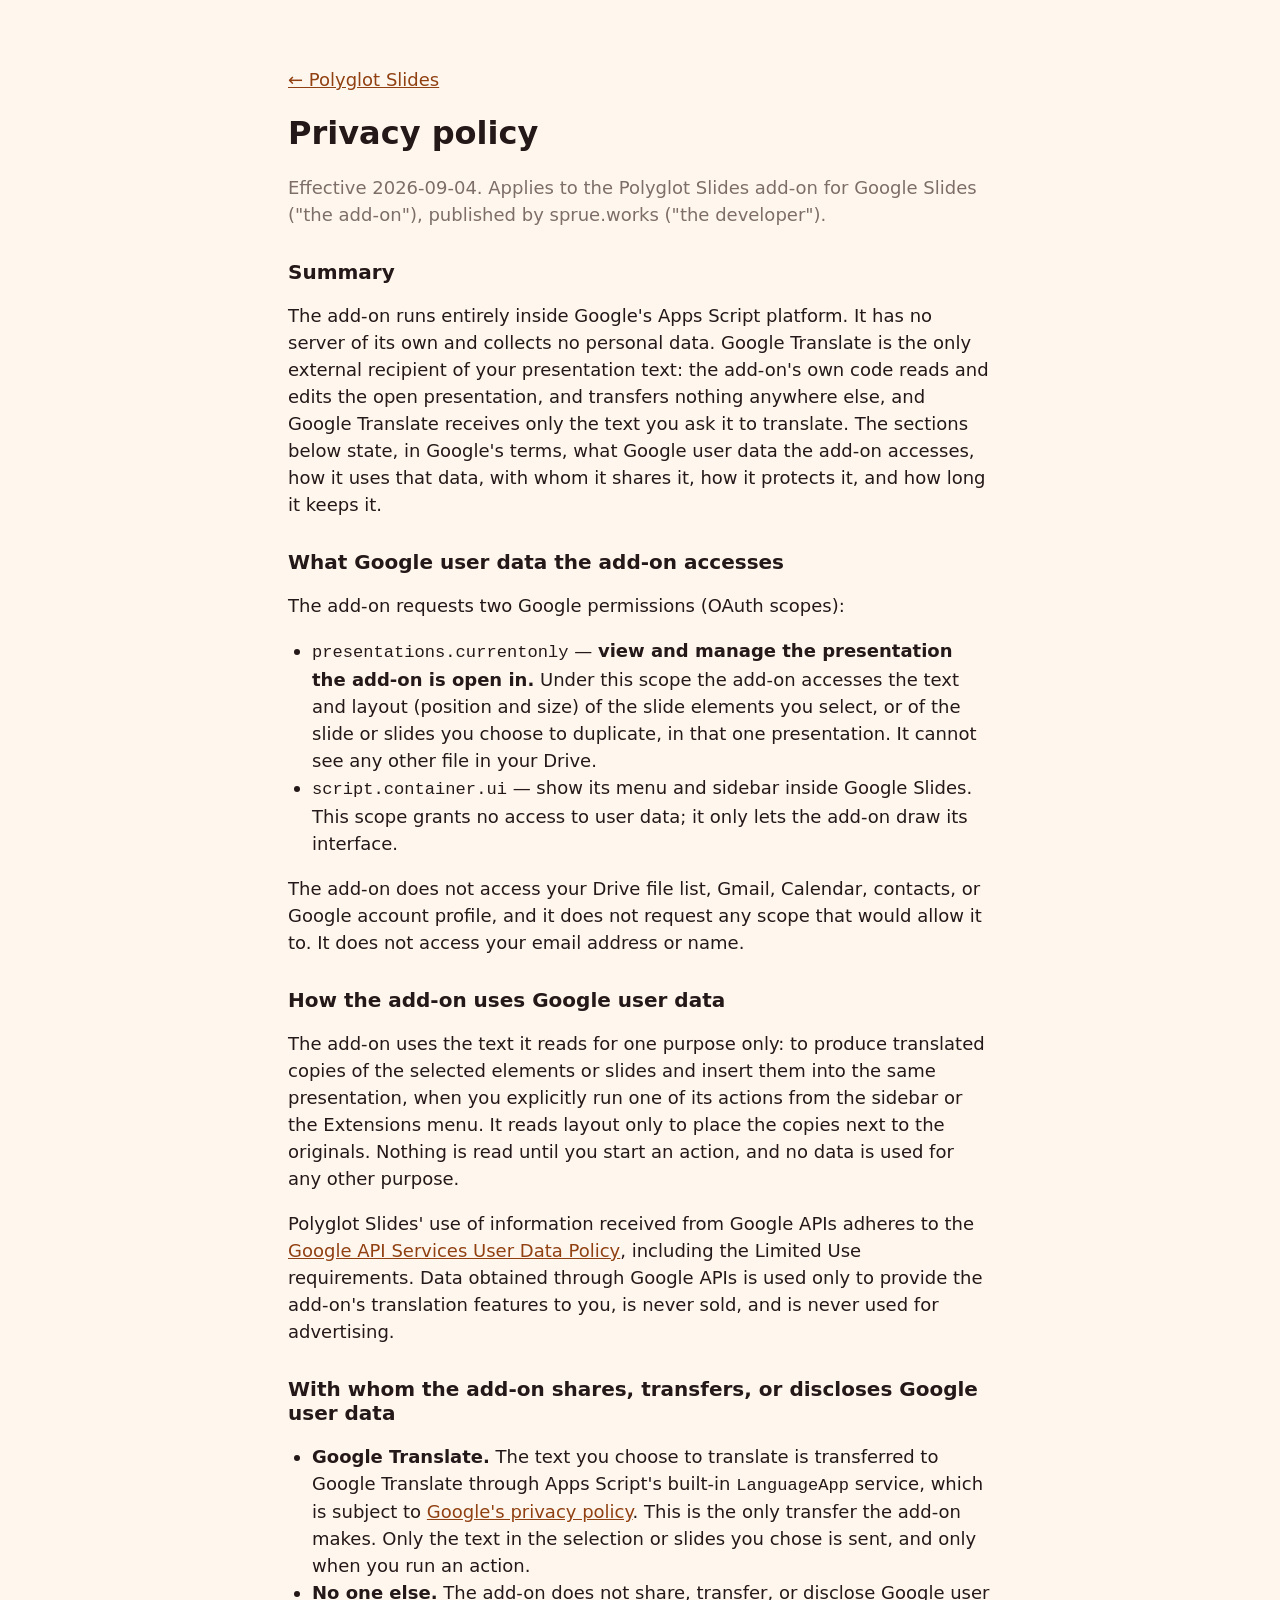
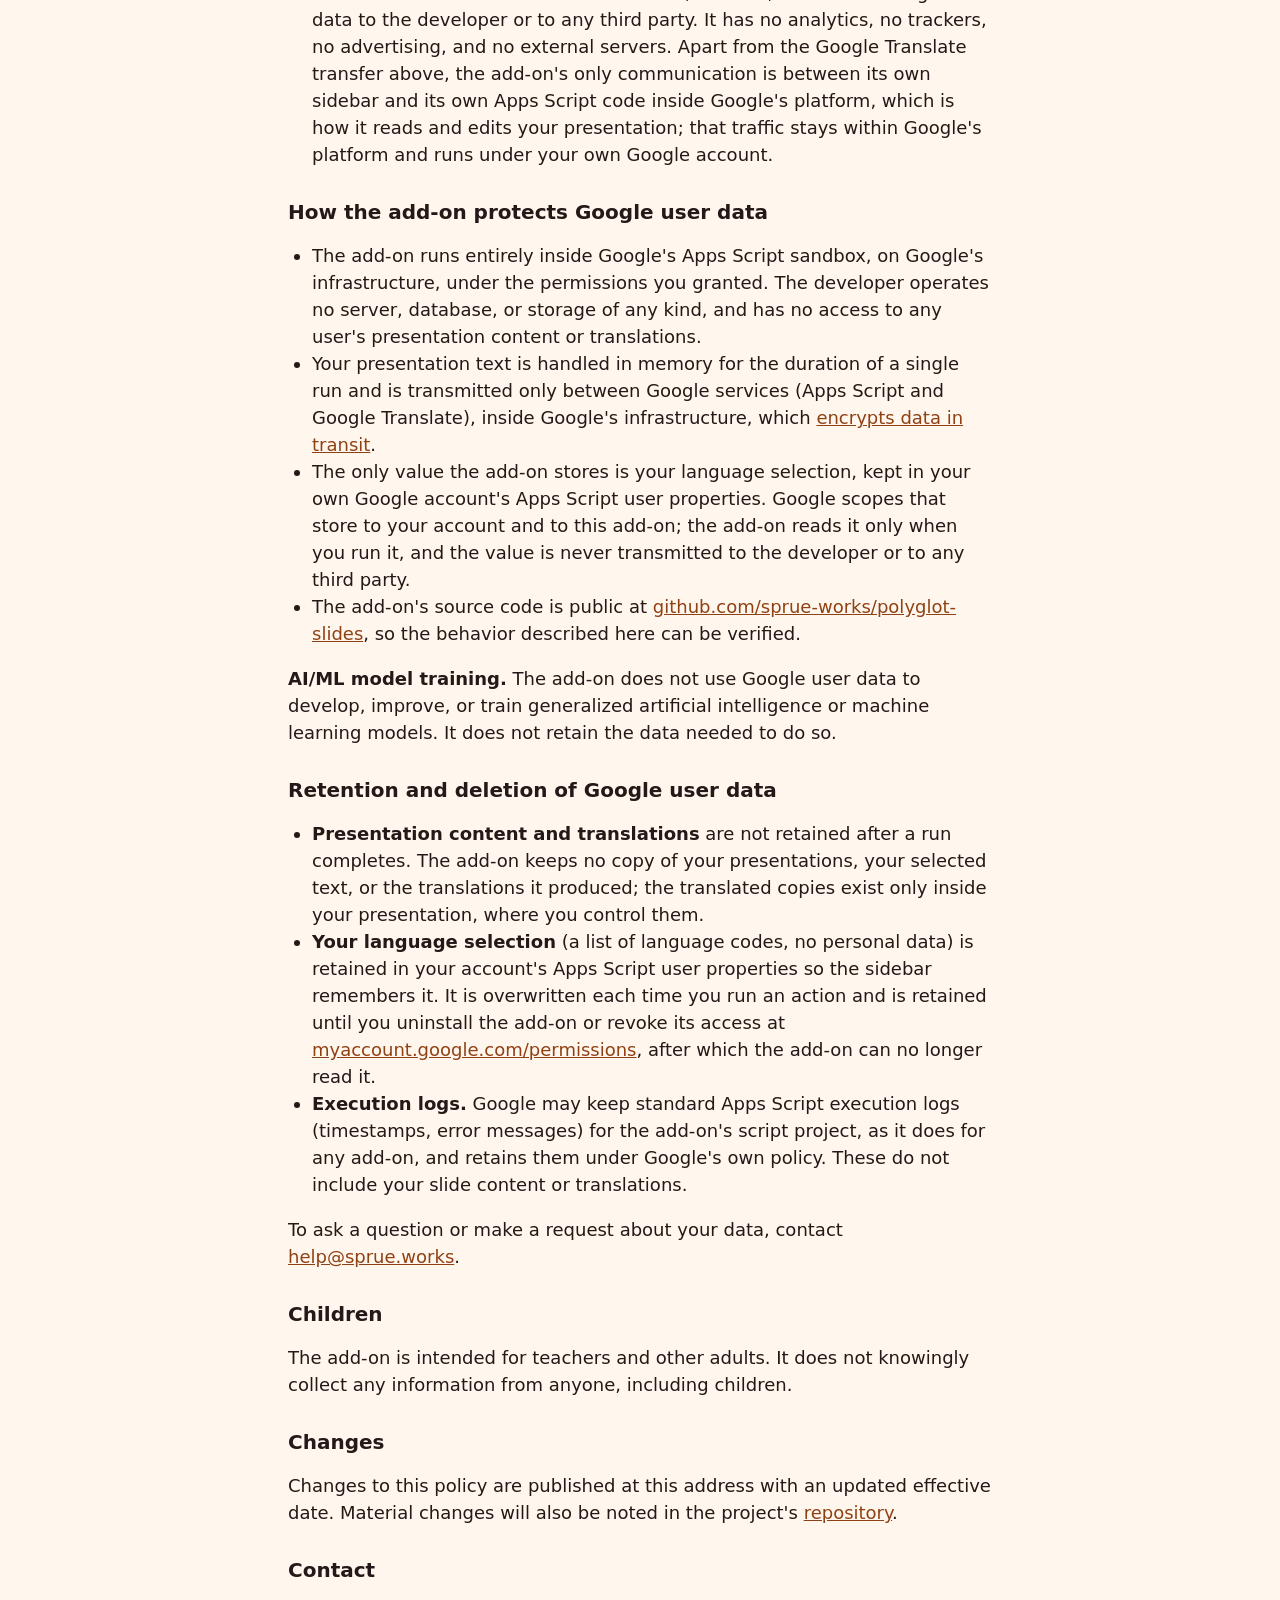
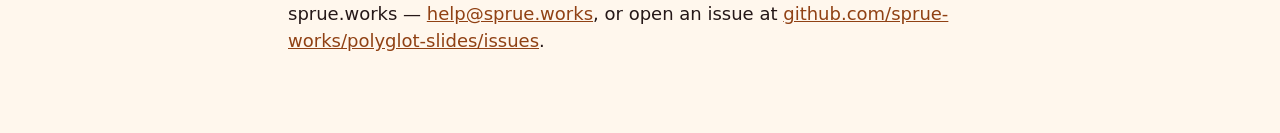
==== docs/privacy.html @ fc9b5cc2 "[#45] (Claude Code + Fable 5.1) docs: Adopt the sprue.works brand theme on the Pages site Link https" ====
<!doctype html>
<html lang="en">
<head>
<meta charset="utf-8">
<meta name="viewport" content="width=device-width, initial-scale=1">
<title>Privacy policy — Polyglot Slides</title>
<link rel="icon" href="icon.png">
<link rel="preconnect" href="https://fonts.googleapis.com">
<link rel="preconnect" href="https://fonts.gstatic.com" crossorigin>
<link rel="stylesheet" href="https://sprue.works/brand/v1/theme.css">
<link rel="stylesheet" href="site.css">
</head>
<body>
<main>
  <p><a href="./">← Polyglot Slides</a></p>
  <h1>Privacy policy</h1>
  <p class="muted">Effective 2026-09-04. Applies to the Polyglot Slides add-on for Google Slides ("the add-on"), published by sprue.works ("the developer").</p>

  <h2>Summary</h2>
  <p>The add-on runs entirely inside Google's Apps Script platform. It has no server of its own and collects no personal data. Google Translate is the only external recipient of your presentation text: the add-on's own code reads and edits the open presentation, and transfers nothing anywhere else, and Google Translate receives only the text you ask it to translate. The sections below state, in Google's terms, what Google user data the add-on accesses, how it uses that data, with whom it shares it, how it protects it, and how long it keeps it.</p>

  <h2 id="access">What Google user data the add-on accesses</h2>
  <p>The add-on requests two Google permissions (OAuth scopes):</p>
  <ul>
    <li><code>presentations.currentonly</code> — <strong>view and manage the presentation the add-on is open in.</strong> Under this scope the add-on accesses the text and layout (position and size) of the slide elements you select, or of the slide or slides you choose to duplicate, in that one presentation. It cannot see any other file in your Drive.</li>
    <li><code>script.container.ui</code> — show its menu and sidebar inside Google Slides. This scope grants no access to user data; it only lets the add-on draw its interface.</li>
  </ul>
  <p>The add-on does not access your Drive file list, Gmail, Calendar, contacts, or Google account profile, and it does not request any scope that would allow it to. It does not access your email address or name.</p>

  <h2 id="use">How the add-on uses Google user data</h2>
  <p>The add-on uses the text it reads for one purpose only: to produce translated copies of the selected elements or slides and insert them into the same presentation, when you explicitly run one of its actions from the sidebar or the Extensions menu. It reads layout only to place the copies next to the originals. Nothing is read until you start an action, and no data is used for any other purpose.</p>
  <p>Polyglot Slides' use of information received from Google APIs adheres to the <a href="https://developers.google.com/terms/api-services-user-data-policy">Google API Services User Data Policy</a>, including the Limited Use requirements. Data obtained through Google APIs is used only to provide the add-on's translation features to you, is never sold, and is never used for advertising.</p>

  <h2 id="sharing">With whom the add-on shares, transfers, or discloses Google user data</h2>
  <ul>
    <li><strong>Google Translate.</strong> The text you choose to translate is transferred to Google Translate through Apps Script's built-in <code>LanguageApp</code> service, which is subject to <a href="https://policies.google.com/privacy">Google's privacy policy</a>. This is the only transfer the add-on makes. Only the text in the selection or slides you chose is sent, and only when you run an action.</li>
    <li><strong>No one else.</strong> The add-on does not share, transfer, or disclose Google user data to the developer or to any third party. It has no analytics, no trackers, no advertising, and no external servers. Apart from the Google Translate transfer above, the add-on's only communication is between its own sidebar and its own Apps Script code inside Google's platform, which is how it reads and edits your presentation; that traffic stays within Google's platform and runs under your own Google account.</li>
  </ul>

  <h2 id="protection">How the add-on protects Google user data</h2>
  <ul>
    <li>The add-on runs entirely inside Google's Apps Script sandbox, on Google's infrastructure, under the permissions you granted. The developer operates no server, database, or storage of any kind, and has no access to any user's presentation content or translations.</li>
    <li>Your presentation text is handled in memory for the duration of a single run and is transmitted only between Google services (Apps Script and Google Translate), inside Google's infrastructure, which <a href="https://cloud.google.com/docs/security/encryption-in-transit">encrypts data in transit</a>.</li>
    <li>The only value the add-on stores is your language selection, kept in your own Google account's Apps Script user properties. Google scopes that store to your account and to this add-on; the add-on reads it only when you run it, and the value is never transmitted to the developer or to any third party.</li>
    <li>The add-on's source code is public at <a href="https://github.com/sprue-works/polyglot-slides">github.com/sprue-works/polyglot-slides</a>, so the behavior described here can be verified.</li>
  </ul>
  <p id="ai-ml"><strong>AI/ML model training.</strong> The add-on does not use Google user data to develop, improve, or train generalized artificial intelligence or machine learning models. It does not retain the data needed to do so.</p>

  <h2 id="retention">Retention and deletion of Google user data</h2>
  <ul>
    <li><strong>Presentation content and translations</strong> are not retained after a run completes. The add-on keeps no copy of your presentations, your selected text, or the translations it produced; the translated copies exist only inside your presentation, where you control them.</li>
    <li><strong>Your language selection</strong> (a list of language codes, no personal data) is retained in your account's Apps Script user properties so the sidebar remembers it. It is overwritten each time you run an action and is retained until you uninstall the add-on or revoke its access at <a href="https://myaccount.google.com/permissions">myaccount.google.com/permissions</a>, after which the add-on can no longer read it.</li>
    <li><strong>Execution logs.</strong> Google may keep standard Apps Script execution logs (timestamps, error messages) for the add-on's script project, as it does for any add-on, and retains them under Google's own policy. These do not include your slide content or translations.</li>
  </ul>
  <p>To ask a question or make a request about your data, contact <a href="mailto:help@sprue.works">help@sprue.works</a>.</p>

  <h2>Children</h2>
  <p>The add-on is intended for teachers and other adults. It does not knowingly collect any information from anyone, including children.</p>

  <h2>Changes</h2>
  <p>Changes to this policy are published at this address with an updated effective date. Material changes will also be noted in the project's <a href="https://github.com/sprue-works/polyglot-slides">repository</a>.</p>

  <h2>Contact</h2>
  <p>sprue.works — <a href="mailto:help@sprue.works">help@sprue.works</a>, or open an issue at <a href="https://github.com/sprue-works/polyglot-slides/issues">github.com/sprue-works/polyglot-slides/issues</a>.</p>
</main>
</body>
</html>
---- docs/site.css ----
/* Polyglot Slides docs site (polyglot.sprue.works).

   Colours, typefaces, type scale and spacing come from the sprue.works brand
   theme, https://sprue.works/brand/v1/theme.css, which every page links before
   this file. This file only maps those --sw-* tokens onto elements; it defines
   no colour or font of its own, so the site cannot drift from the brand. Every
   var() carries a fallback (the theme's light-scheme values) so the pages stay
   readable, if unbranded, when sprue.works is unreachable. Product-specific
   branding is the icon only; it is an image, not a colour, so nothing here
   overrides the theme. tools/test-docs-theme.sh enforces all of this. */

body {
  margin: 0;
  font-family: var(--sw-font-body, system-ui, -apple-system, "Segoe UI", sans-serif);
  font-size: var(--sw-text-lg, 1.125rem);
  line-height: var(--sw-leading-normal, 1.5);
  color: var(--sw-fg, #251818);
  background: var(--sw-bg, #fff7ed);
}

main {
  max-width: 44rem;
  margin: 0 auto;
  padding: var(--sw-space-7, 3rem) var(--sw-space-5, 1.5rem) var(--sw-space-8, 4rem);
}

header {
  display: flex;
  align-items: center;
  gap: var(--sw-space-4, 1rem);
  margin-bottom: var(--sw-space-5, 1.5rem);
}

header img {
  width: 64px;
  height: 64px;
  border-radius: var(--sw-radius-lg, 8px);
}

h1,
h2 {
  font-family: var(--sw-font-sprue, system-ui, -apple-system, "Segoe UI", sans-serif);
  font-weight: var(--sw-weight-sprue, 700);
  line-height: var(--sw-leading-tight, 1.2);
}

h1 {
  font-size: var(--sw-text-3xl, 2rem);
}

header h1 {
  margin: 0;
}

h2 {
  font-size: var(--sw-text-xl, 1.25rem);
  margin-top: var(--sw-space-6, 2rem);
}

p.lede {
  font-size: var(--sw-text-xl, 1.25rem);
  color: var(--sw-muted, #7d6e69);
}

.muted {
  color: var(--sw-muted, #7d6e69);
}

a {
  color: var(--sw-accent, #904114);
}

ul {
  padding-left: var(--sw-space-5, 1.5rem);
}

footer {
  margin-top: var(--sw-space-7, 3rem);
  padding-top: var(--sw-space-4, 1rem);
  border-top: 1px solid var(--sw-muted, #7d6e69);
  color: var(--sw-muted, #7d6e69);
  font-size: var(--sw-text-sm, 0.875rem);
}

code {
  font-family: var(--sw-font-mono, ui-monospace, SFMono-Regular, Menlo, monospace);
  font-size: 0.95em;
}
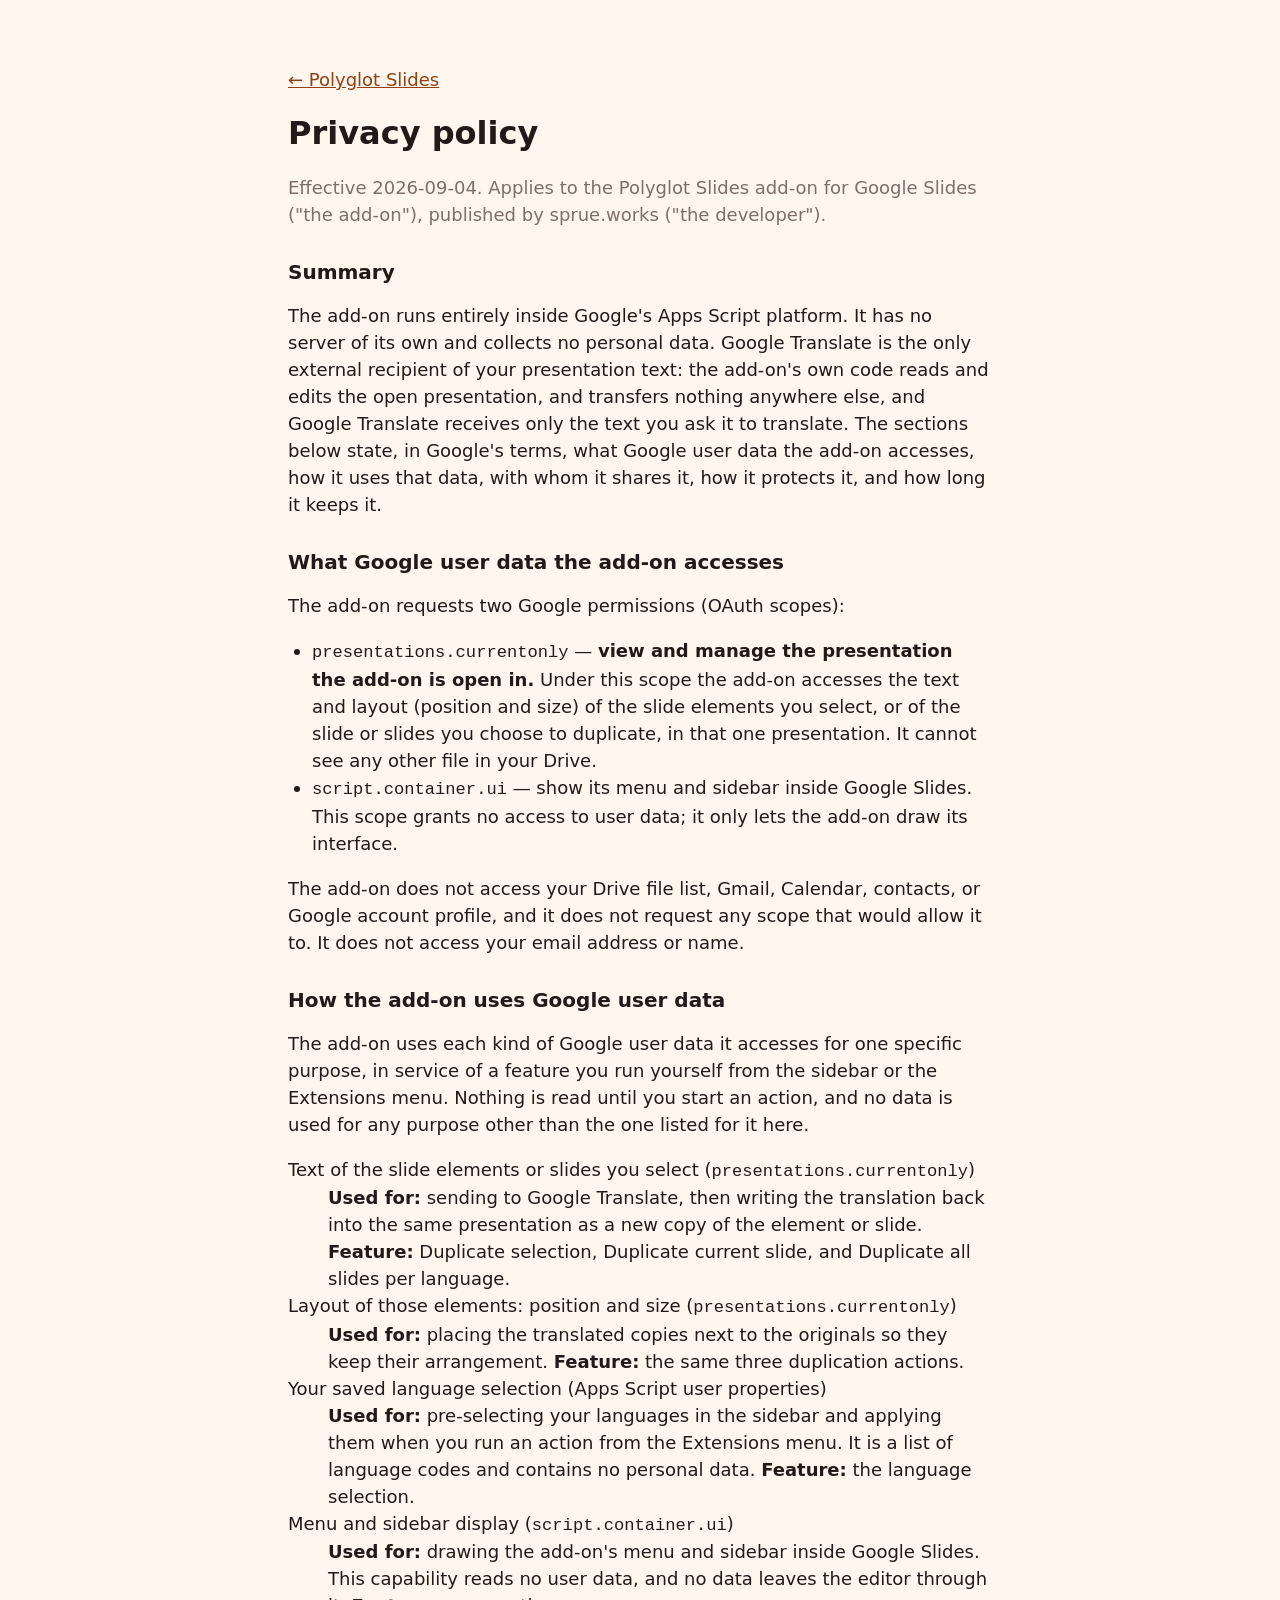
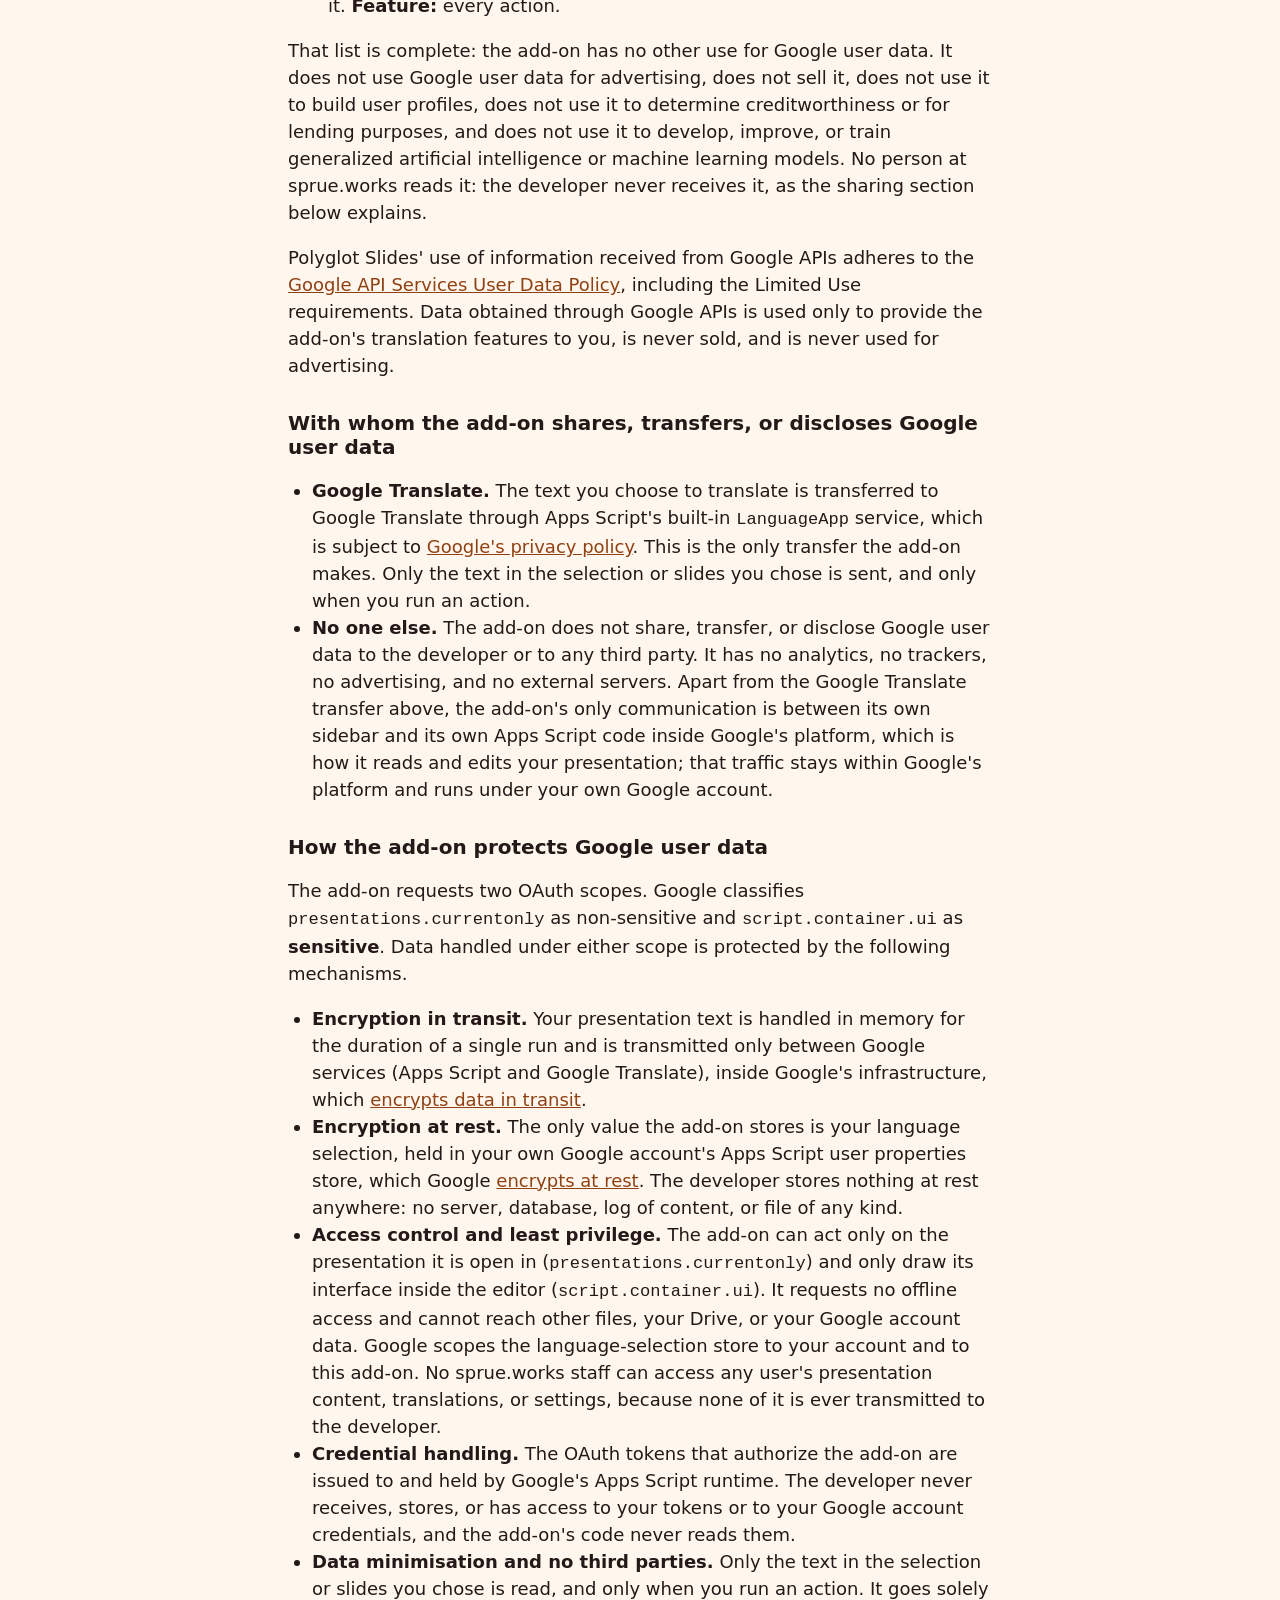
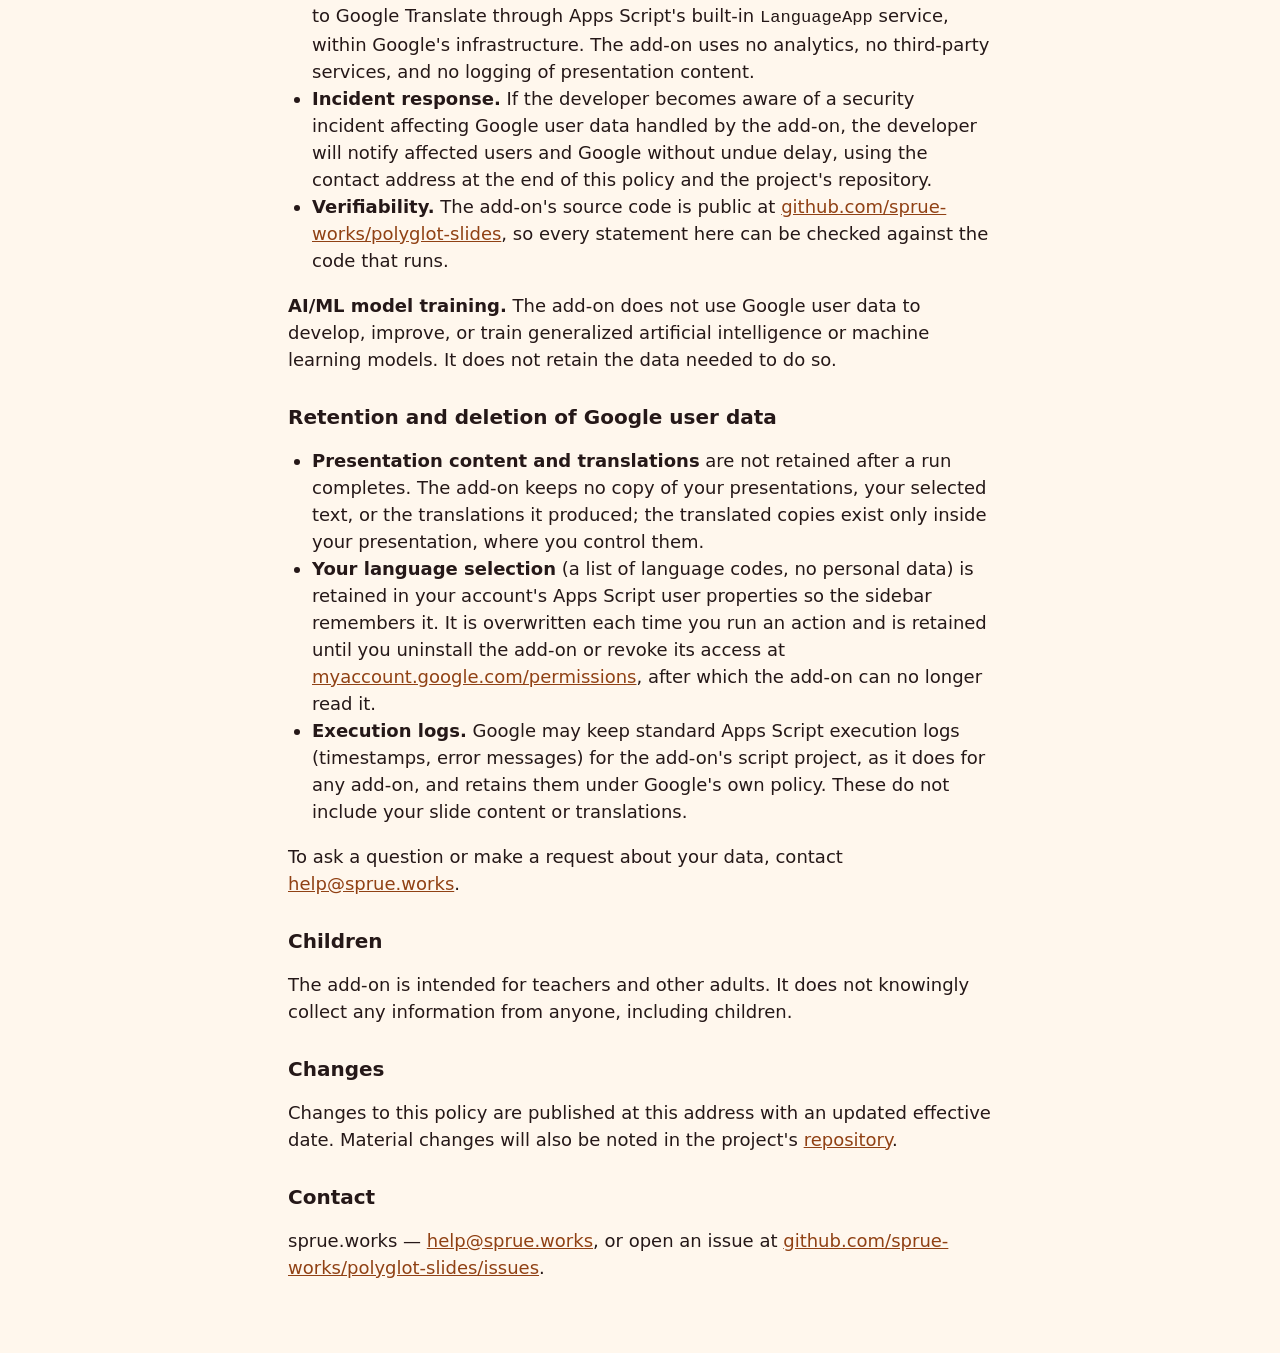
==== commit 196ebda5: "[#49] (Claude Code + Fable 5.1) docs: Itemise data use and data protection disclosures in the privac" ====
--- a/docs/privacy.html
+++ b/docs/privacy.html
@@ -28,7 +28,18 @@
   <p>The add-on does not access your Drive file list, Gmail, Calendar, contacts, or Google account profile, and it does not request any scope that would allow it to. It does not access your email address or name.</p>
 
   <h2 id="use">How the add-on uses Google user data</h2>
-  <p>The add-on uses the text it reads for one purpose only: to produce translated copies of the selected elements or slides and insert them into the same presentation, when you explicitly run one of its actions from the sidebar or the Extensions menu. It reads layout only to place the copies next to the originals. Nothing is read until you start an action, and no data is used for any other purpose.</p>
+  <p>The add-on uses each kind of Google user data it accesses for one specific purpose, in service of a feature you run yourself from the sidebar or the Extensions menu. Nothing is read until you start an action, and no data is used for any purpose other than the one listed for it here.</p>
+  <dl>
+    <dt>Text of the slide elements or slides you select (<code>presentations.currentonly</code>)</dt>
+    <dd><strong>Used for:</strong> sending to Google Translate, then writing the translation back into the same presentation as a new copy of the element or slide. <strong>Feature:</strong> Duplicate selection, Duplicate current slide, and Duplicate all slides per language.</dd>
+    <dt>Layout of those elements: position and size (<code>presentations.currentonly</code>)</dt>
+    <dd><strong>Used for:</strong> placing the translated copies next to the originals so they keep their arrangement. <strong>Feature:</strong> the same three duplication actions.</dd>
+    <dt>Your saved language selection (Apps Script user properties)</dt>
+    <dd><strong>Used for:</strong> pre-selecting your languages in the sidebar and applying them when you run an action from the Extensions menu. It is a list of language codes and contains no personal data. <strong>Feature:</strong> the language selection.</dd>
+    <dt>Menu and sidebar display (<code>script.container.ui</code>)</dt>
+    <dd><strong>Used for:</strong> drawing the add-on's menu and sidebar inside Google Slides. This capability reads no user data, and no data leaves the editor through it. <strong>Feature:</strong> every action.</dd>
+  </dl>
+  <p>That list is complete: the add-on has no other use for Google user data. It does not use Google user data for advertising, does not sell it, does not use it to build user profiles, does not use it to determine creditworthiness or for lending purposes, and does not use it to develop, improve, or train generalized artificial intelligence or machine learning models. No person at sprue.works reads it: the developer never receives it, as the sharing section below explains.</p>
   <p>Polyglot Slides' use of information received from Google APIs adheres to the <a href="https://developers.google.com/terms/api-services-user-data-policy">Google API Services User Data Policy</a>, including the Limited Use requirements. Data obtained through Google APIs is used only to provide the add-on's translation features to you, is never sold, and is never used for advertising.</p>
 
   <h2 id="sharing">With whom the add-on shares, transfers, or discloses Google user data</h2>
@@ -38,11 +49,15 @@
   </ul>
 
   <h2 id="protection">How the add-on protects Google user data</h2>
+  <p>The add-on requests two OAuth scopes. Google classifies <code>presentations.currentonly</code> as non-sensitive and <code>script.container.ui</code> as <strong>sensitive</strong>. Data handled under either scope is protected by the following mechanisms.</p>
   <ul>
-    <li>The add-on runs entirely inside Google's Apps Script sandbox, on Google's infrastructure, under the permissions you granted. The developer operates no server, database, or storage of any kind, and has no access to any user's presentation content or translations.</li>
-    <li>Your presentation text is handled in memory for the duration of a single run and is transmitted only between Google services (Apps Script and Google Translate), inside Google's infrastructure, which <a href="https://cloud.google.com/docs/security/encryption-in-transit">encrypts data in transit</a>.</li>
-    <li>The only value the add-on stores is your language selection, kept in your own Google account's Apps Script user properties. Google scopes that store to your account and to this add-on; the add-on reads it only when you run it, and the value is never transmitted to the developer or to any third party.</li>
-    <li>The add-on's source code is public at <a href="https://github.com/sprue-works/polyglot-slides">github.com/sprue-works/polyglot-slides</a>, so the behavior described here can be verified.</li>
+    <li><strong>Encryption in transit.</strong> Your presentation text is handled in memory for the duration of a single run and is transmitted only between Google services (Apps Script and Google Translate), inside Google's infrastructure, which <a href="https://cloud.google.com/docs/security/encryption-in-transit">encrypts data in transit</a>.</li>
+    <li><strong>Encryption at rest.</strong> The only value the add-on stores is your language selection, held in your own Google account's Apps Script user properties store, which Google <a href="https://cloud.google.com/docs/security/encryption/default-encryption">encrypts at rest</a>. The developer stores nothing at rest anywhere: no server, database, log of content, or file of any kind.</li>
+    <li><strong>Access control and least privilege.</strong> The add-on can act only on the presentation it is open in (<code>presentations.currentonly</code>) and only draw its interface inside the editor (<code>script.container.ui</code>). It requests no offline access and cannot reach other files, your Drive, or your Google account data. Google scopes the language-selection store to your account and to this add-on. No sprue.works staff can access any user's presentation content, translations, or settings, because none of it is ever transmitted to the developer.</li>
+    <li><strong>Credential handling.</strong> The OAuth tokens that authorize the add-on are issued to and held by Google's Apps Script runtime. The developer never receives, stores, or has access to your tokens or to your Google account credentials, and the add-on's code never reads them.</li>
+    <li><strong>Data minimisation and no third parties.</strong> Only the text in the selection or slides you chose is read, and only when you run an action. It goes solely to Google Translate through Apps Script's built-in <code>LanguageApp</code> service, within Google's infrastructure. The add-on uses no analytics, no third-party services, and no logging of presentation content.</li>
+    <li><strong>Incident response.</strong> If the developer becomes aware of a security incident affecting Google user data handled by the add-on, the developer will notify affected users and Google without undue delay, using the contact address at the end of this policy and the project's repository.</li>
+    <li><strong>Verifiability.</strong> The add-on's source code is public at <a href="https://github.com/sprue-works/polyglot-slides">github.com/sprue-works/polyglot-slides</a>, so every statement here can be checked against the code that runs.</li>
   </ul>
   <p id="ai-ml"><strong>AI/ML model training.</strong> The add-on does not use Google user data to develop, improve, or train generalized artificial intelligence or machine learning models. It does not retain the data needed to do so.</p>
 
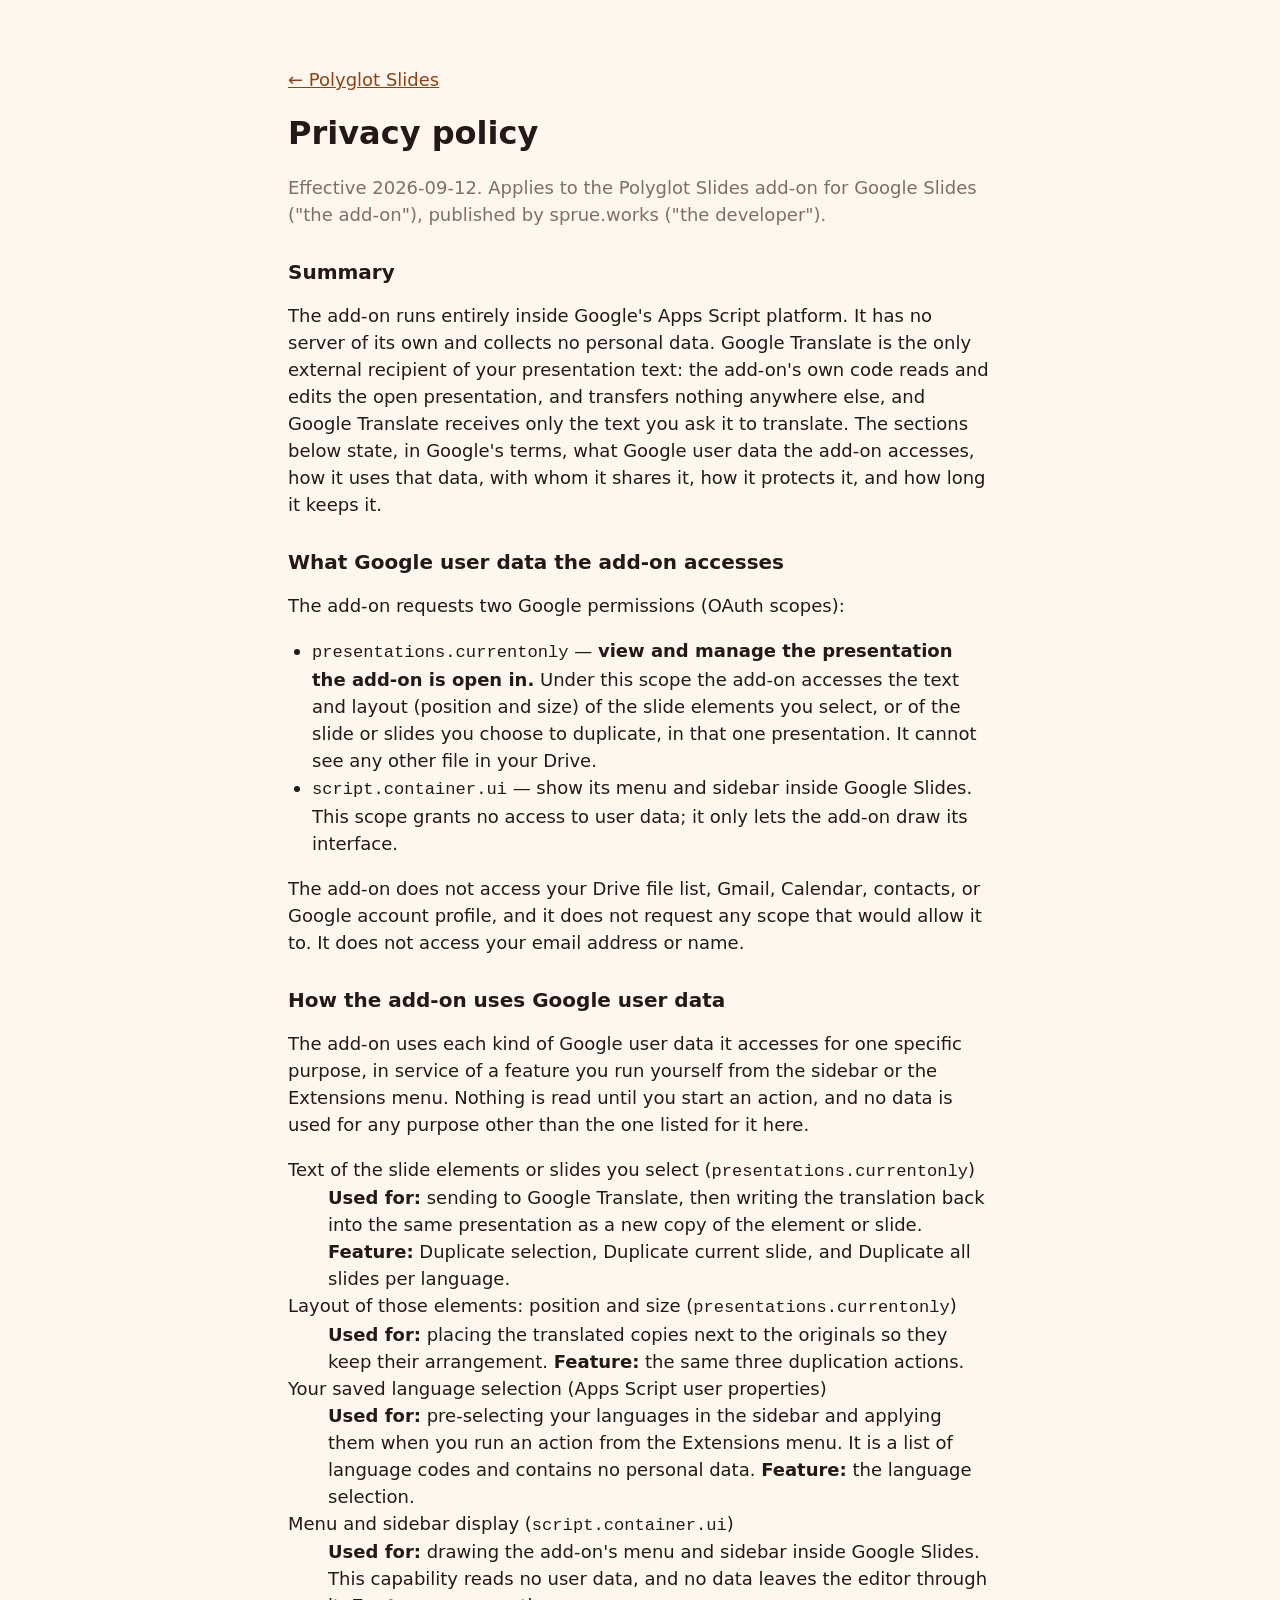
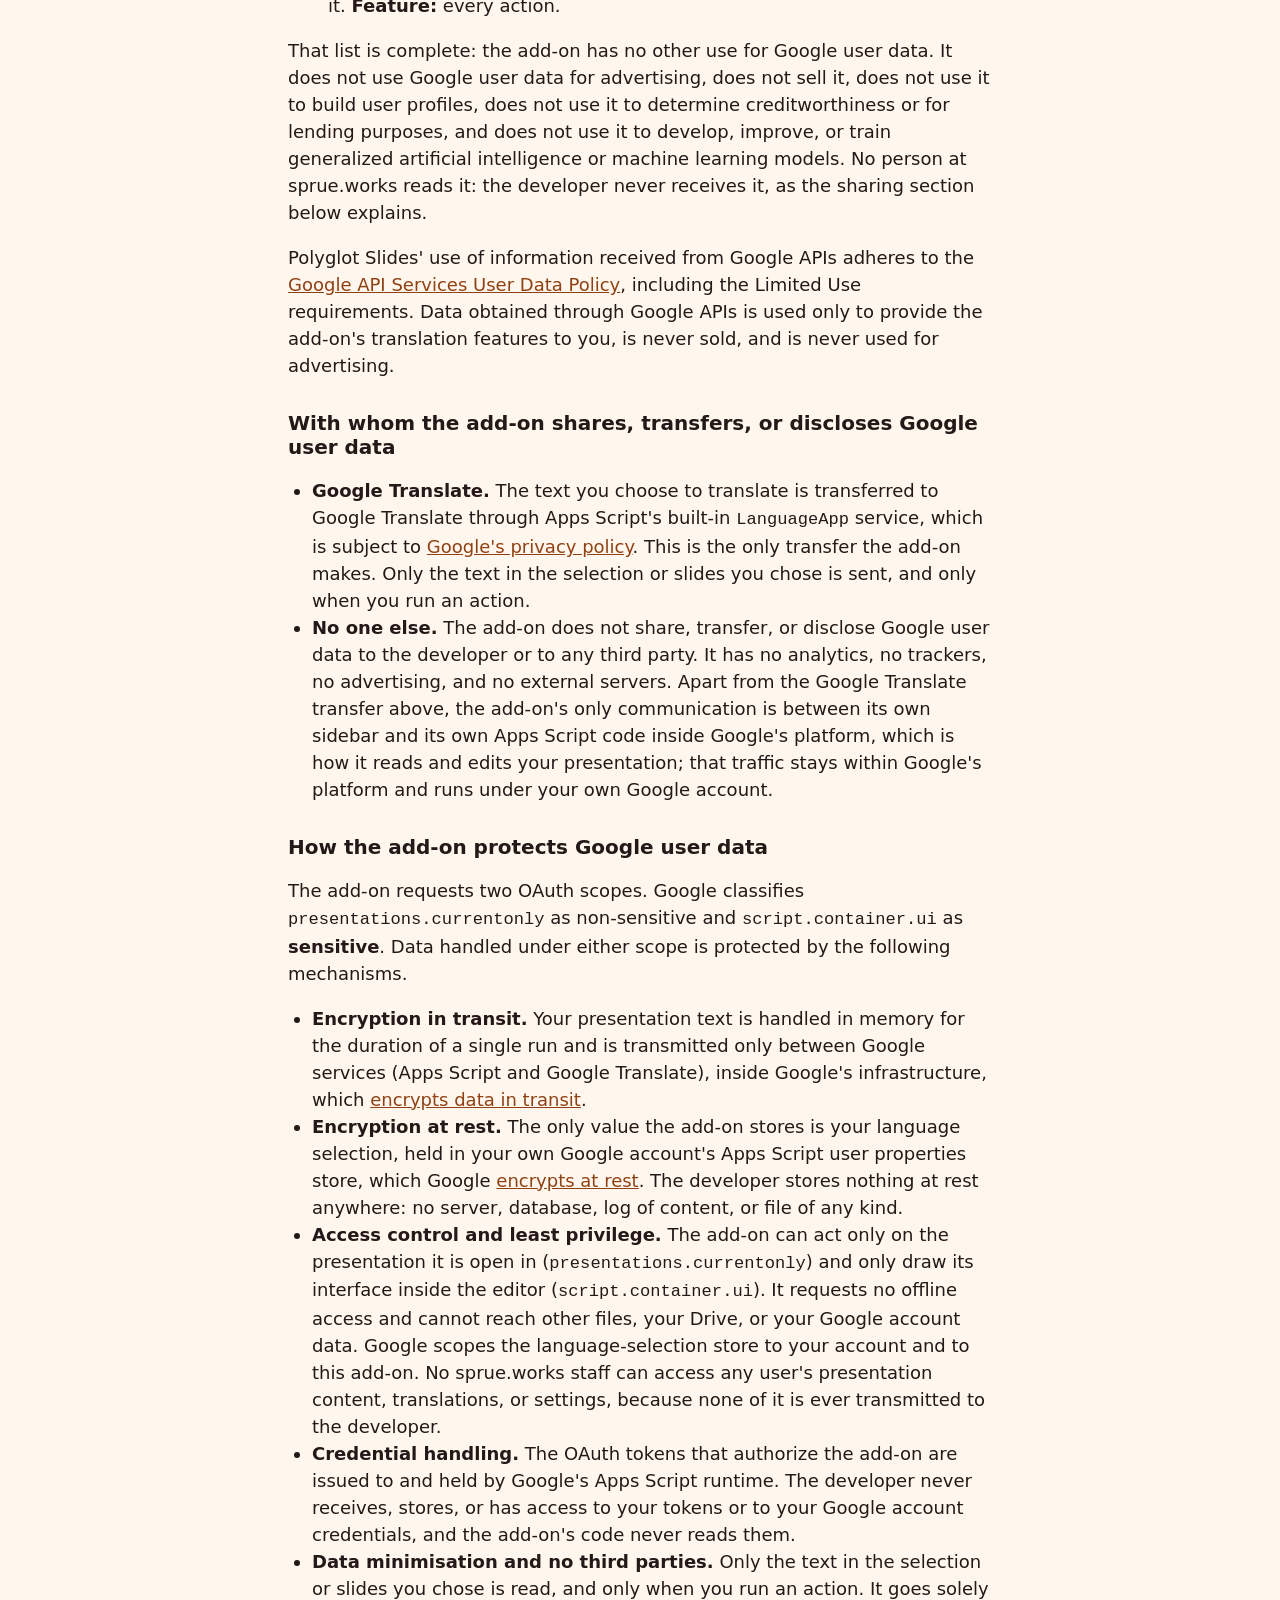
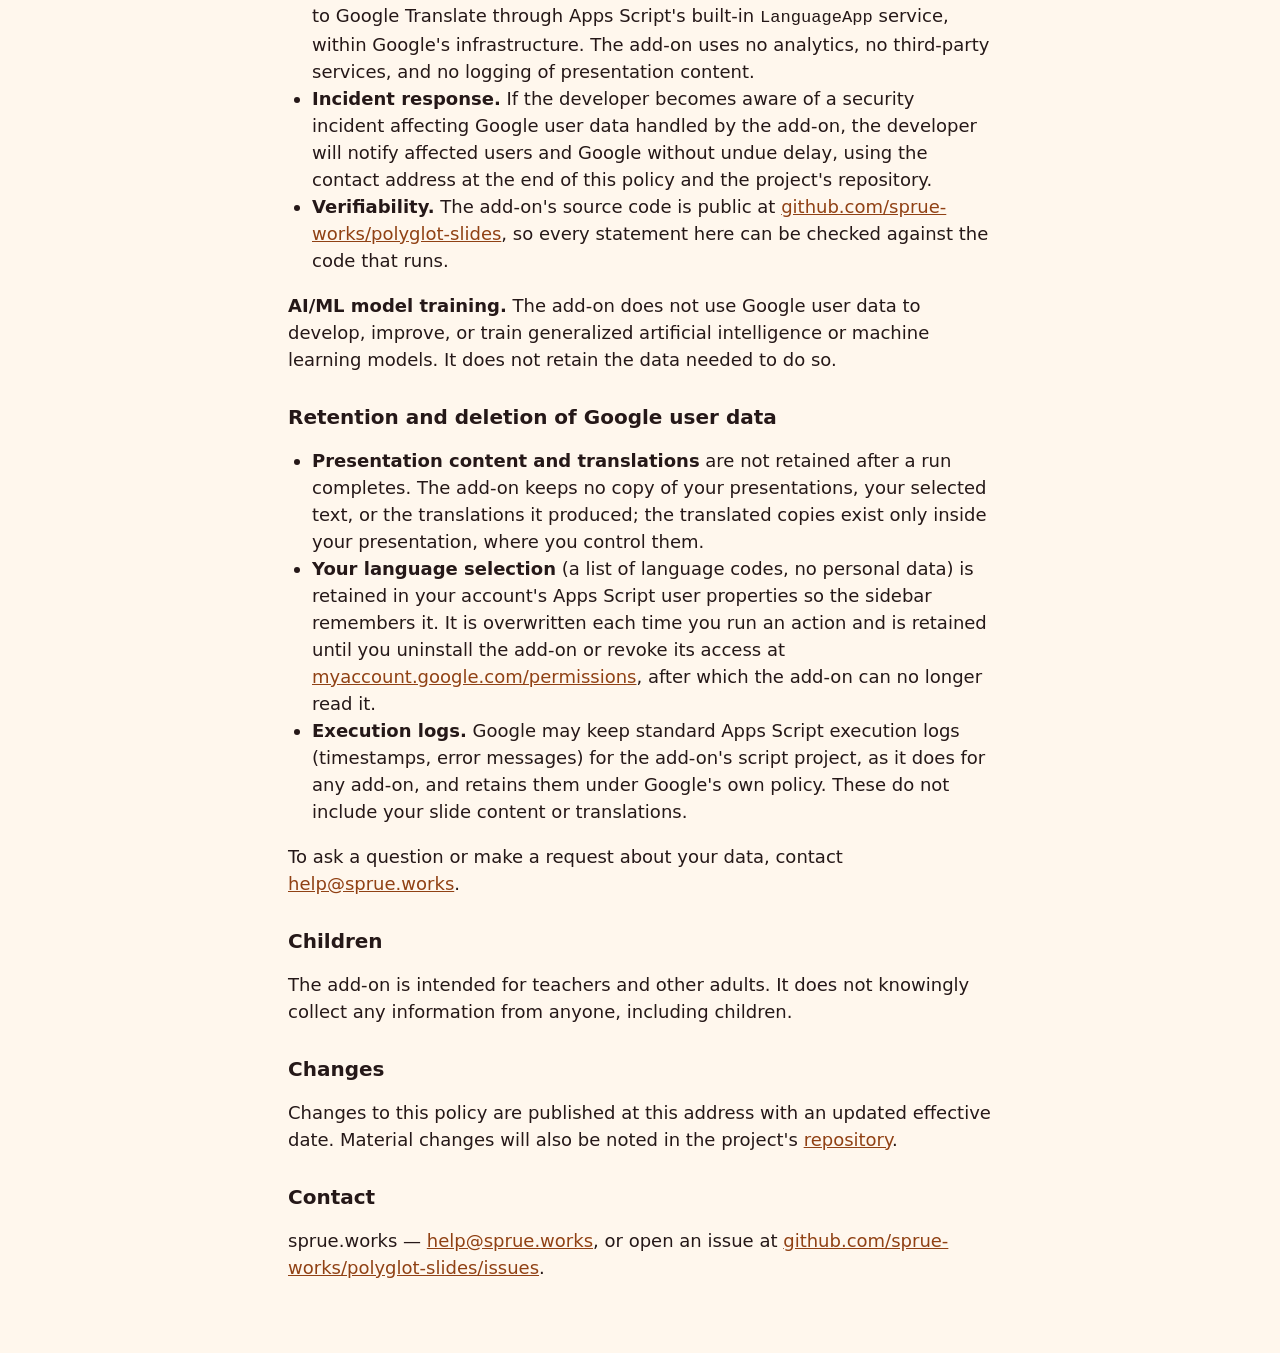
==== commit 3015b769: "[#49] (Claude Code + Fable 5.1) docs: Bump the privacy policy's effective date to 2026-09-12 The Cha" ====
--- a/docs/privacy.html
+++ b/docs/privacy.html
@@ -14,7 +14,7 @@
 <main>
   <p><a href="./">← Polyglot Slides</a></p>
   <h1>Privacy policy</h1>
-  <p class="muted">Effective 2026-09-04. Applies to the Polyglot Slides add-on for Google Slides ("the add-on"), published by sprue.works ("the developer").</p>
+  <p class="muted">Effective 2026-09-12. Applies to the Polyglot Slides add-on for Google Slides ("the add-on"), published by sprue.works ("the developer").</p>
 
   <h2>Summary</h2>
   <p>The add-on runs entirely inside Google's Apps Script platform. It has no server of its own and collects no personal data. Google Translate is the only external recipient of your presentation text: the add-on's own code reads and edits the open presentation, and transfers nothing anywhere else, and Google Translate receives only the text you ask it to translate. The sections below state, in Google's terms, what Google user data the add-on accesses, how it uses that data, with whom it shares it, how it protects it, and how long it keeps it.</p>
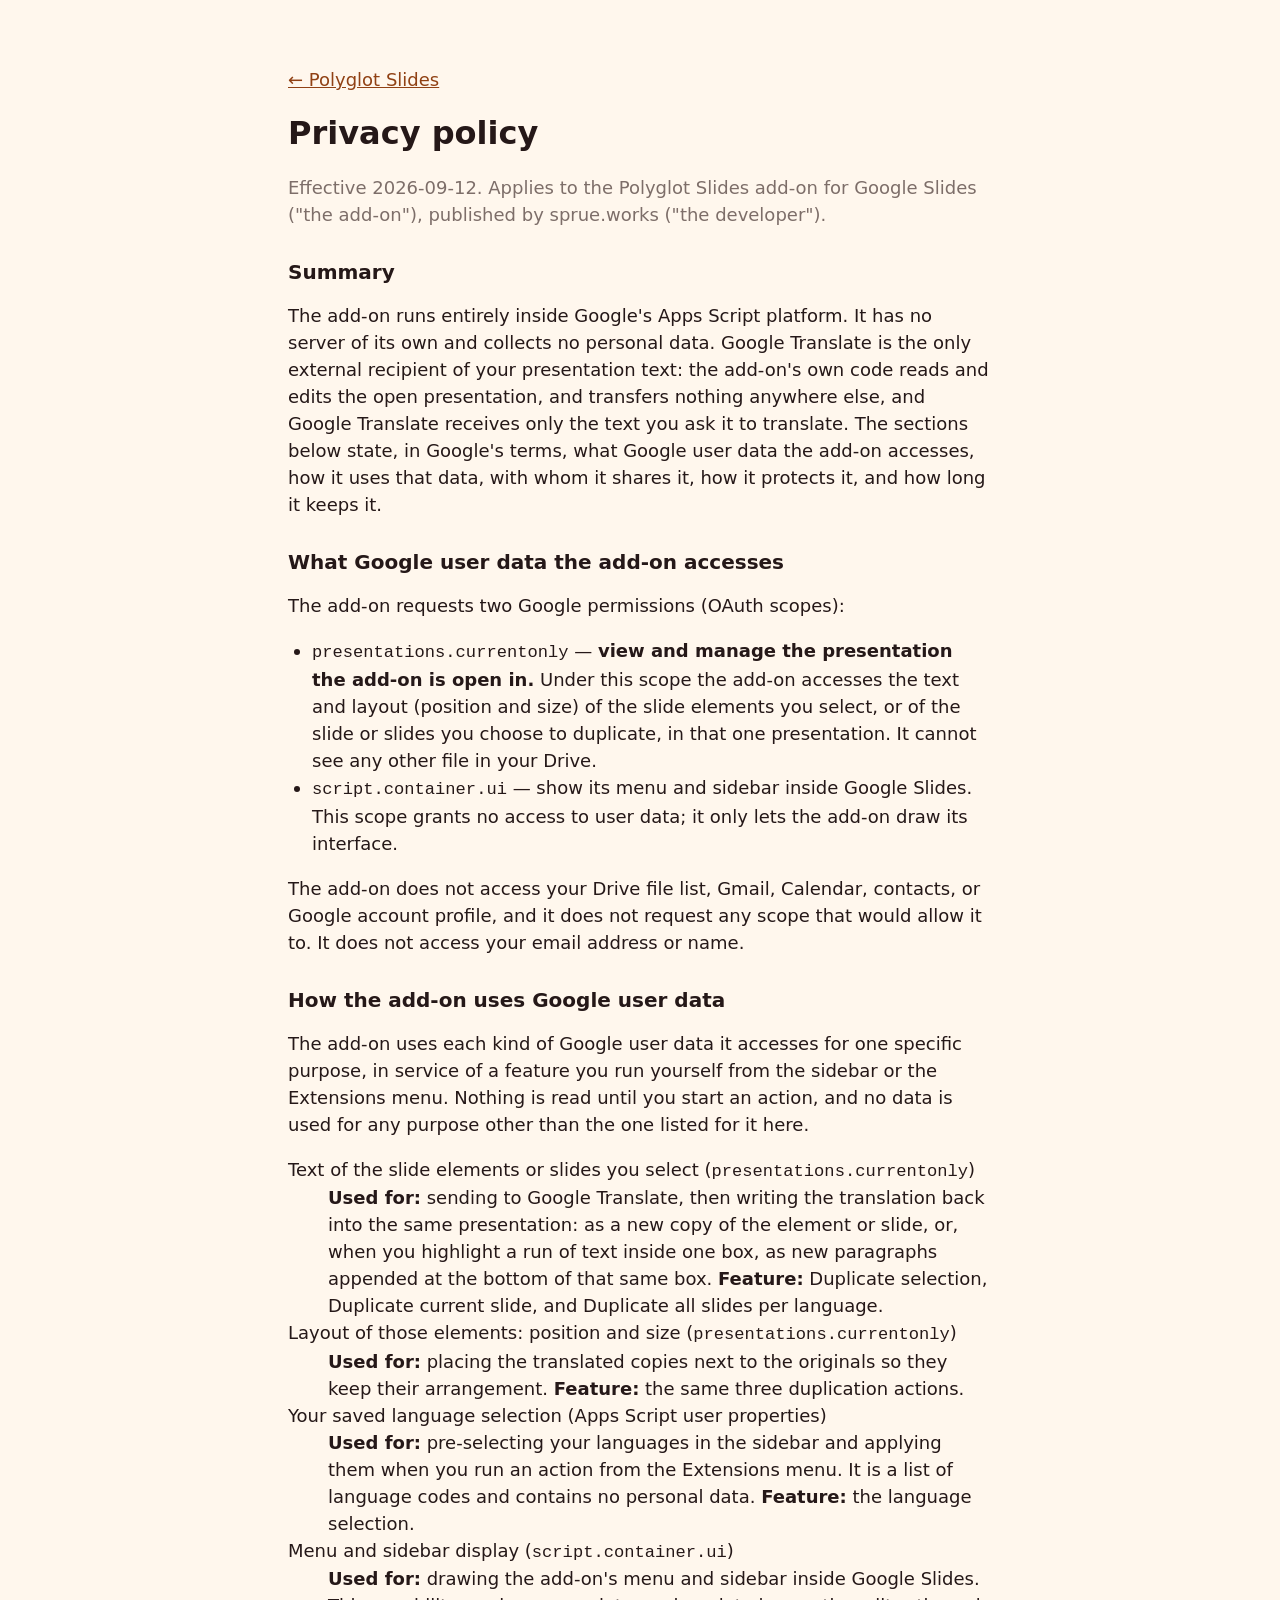
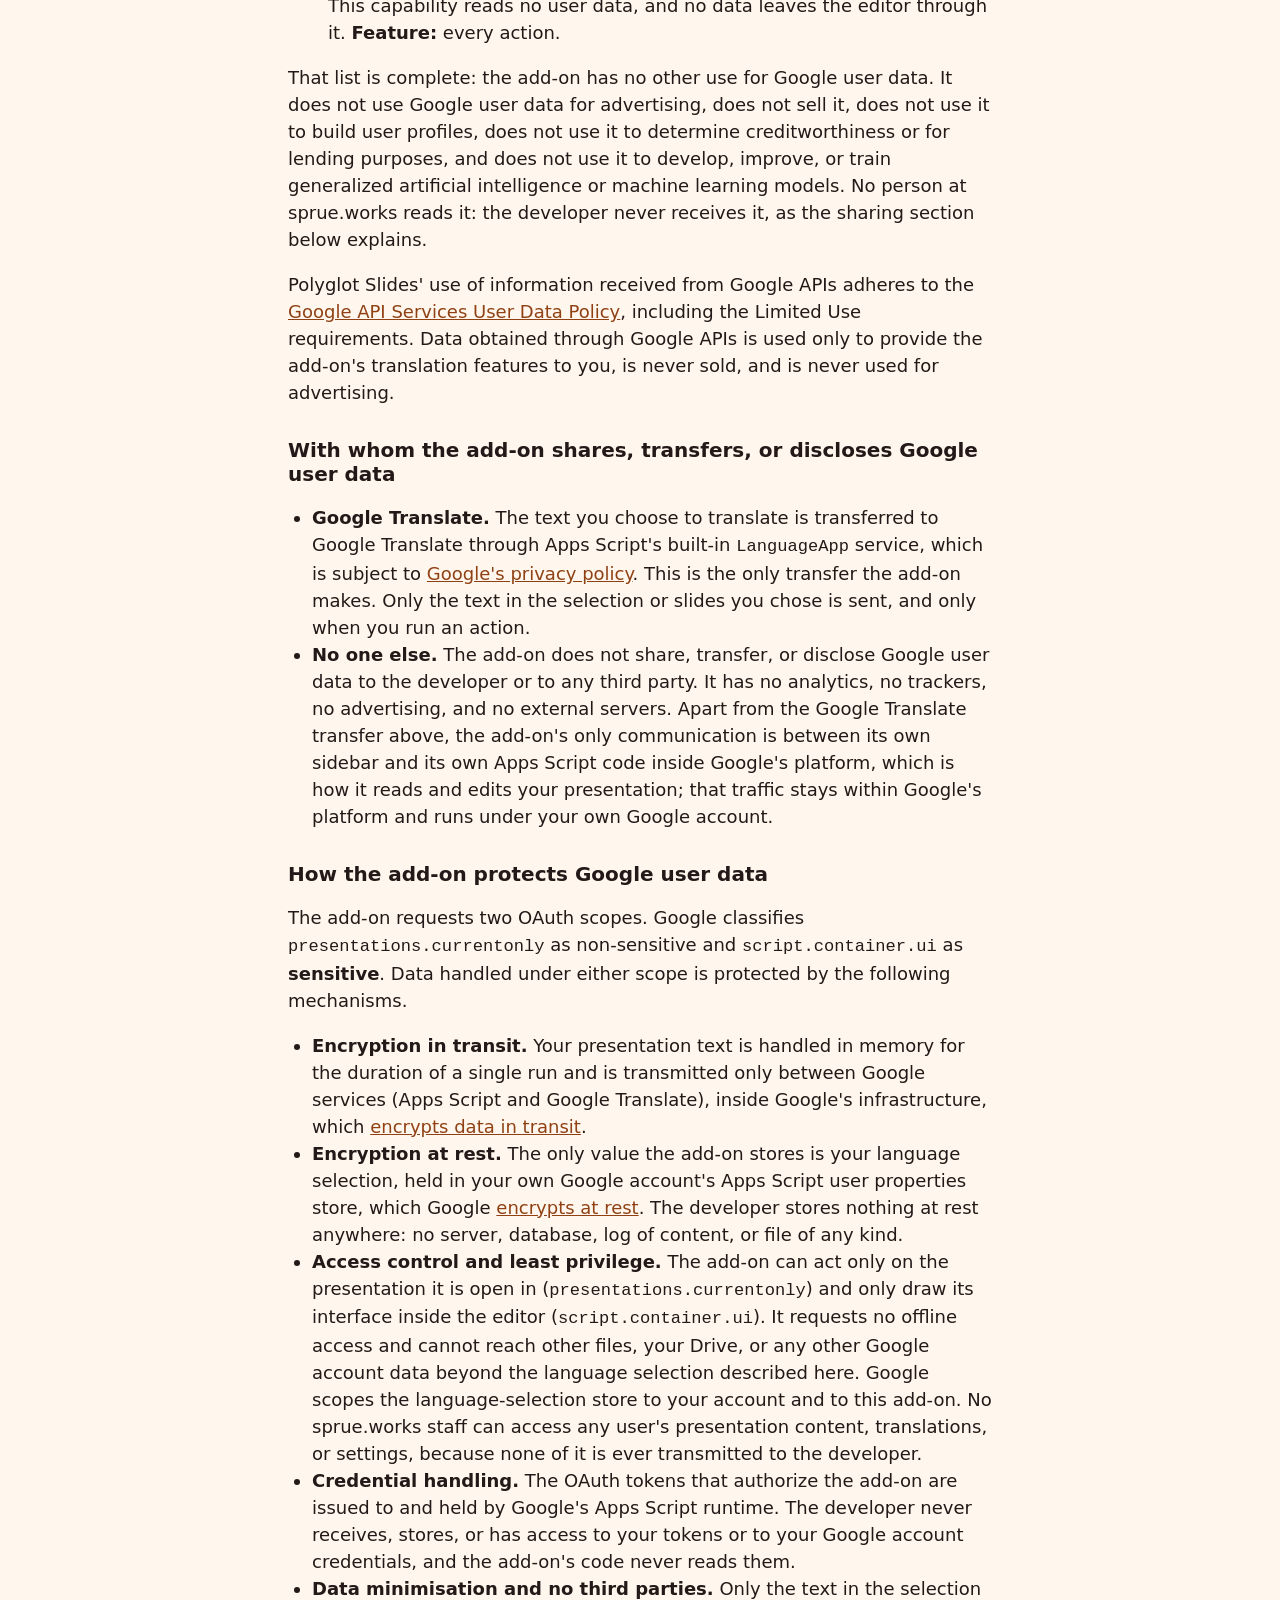
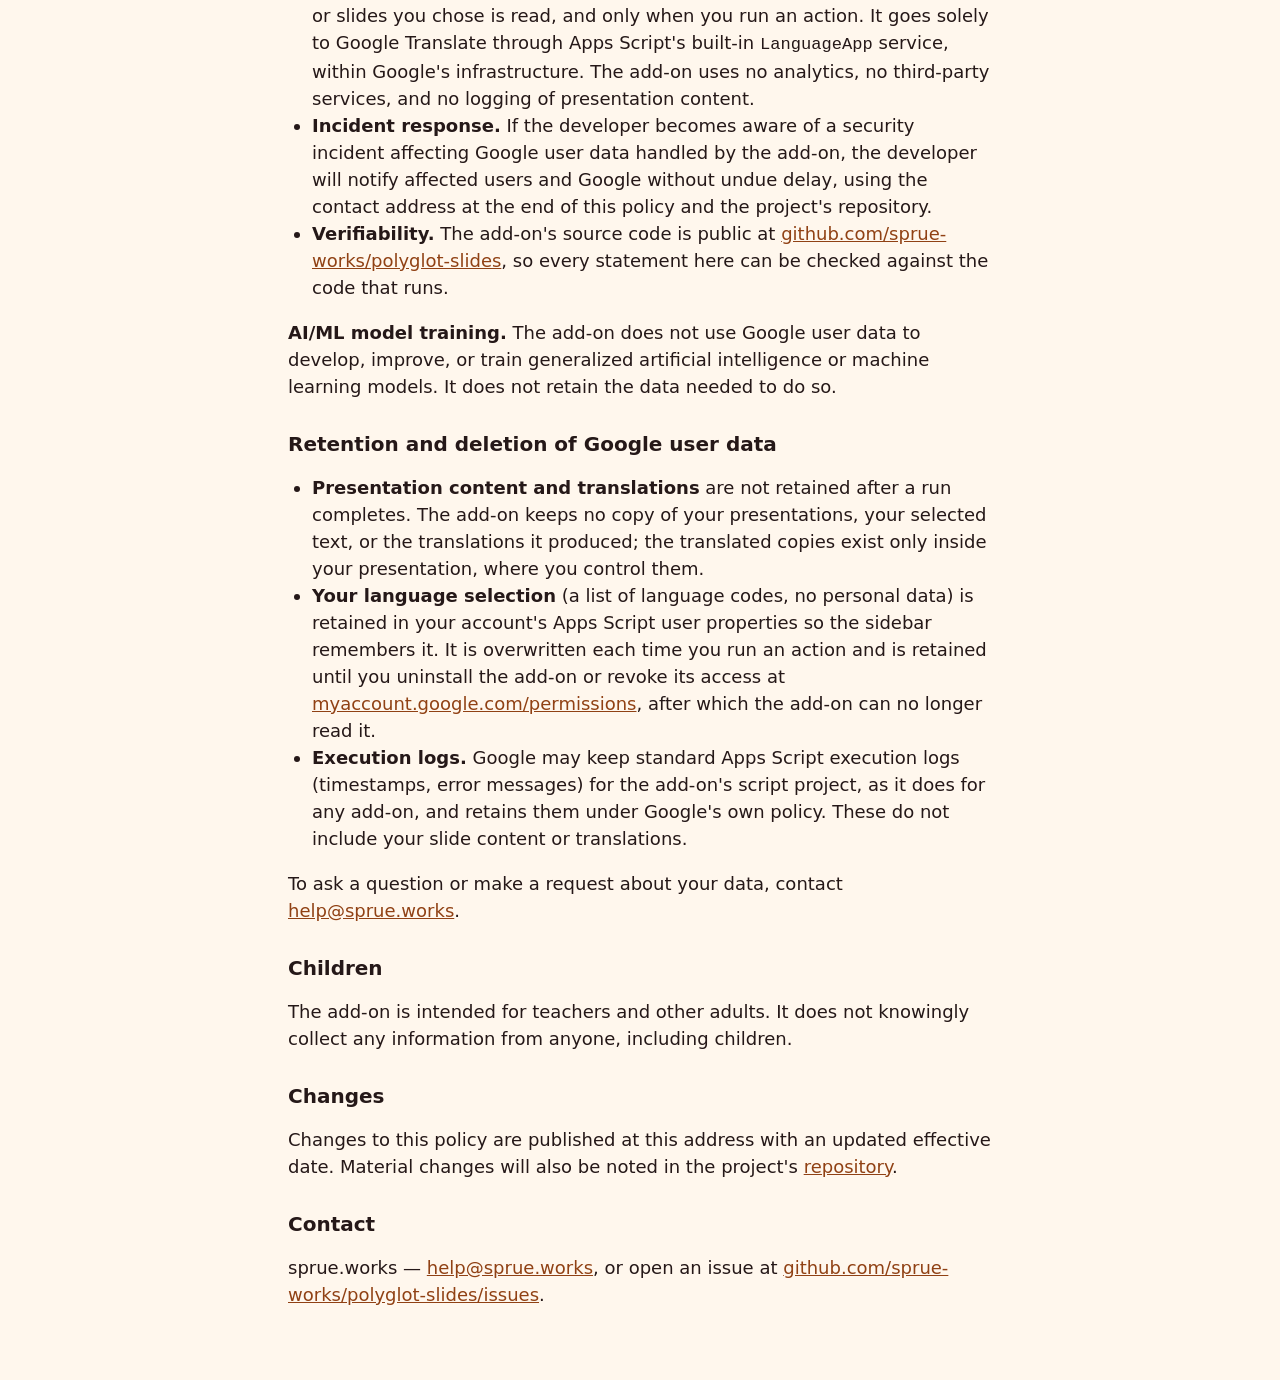
==== commit 5608a36e: "[#49] (CRC; Claude Code + Fable 5.1) docs: Cover highlighted-text translation and qualify the accoun" ====
--- a/docs/privacy.html
+++ b/docs/privacy.html
@@ -31,7 +31,7 @@
   <p>The add-on uses each kind of Google user data it accesses for one specific purpose, in service of a feature you run yourself from the sidebar or the Extensions menu. Nothing is read until you start an action, and no data is used for any purpose other than the one listed for it here.</p>
   <dl>
     <dt>Text of the slide elements or slides you select (<code>presentations.currentonly</code>)</dt>
-    <dd><strong>Used for:</strong> sending to Google Translate, then writing the translation back into the same presentation as a new copy of the element or slide. <strong>Feature:</strong> Duplicate selection, Duplicate current slide, and Duplicate all slides per language.</dd>
+    <dd><strong>Used for:</strong> sending to Google Translate, then writing the translation back into the same presentation: as a new copy of the element or slide, or, when you highlight a run of text inside one box, as new paragraphs appended at the bottom of that same box. <strong>Feature:</strong> Duplicate selection, Duplicate current slide, and Duplicate all slides per language.</dd>
     <dt>Layout of those elements: position and size (<code>presentations.currentonly</code>)</dt>
     <dd><strong>Used for:</strong> placing the translated copies next to the originals so they keep their arrangement. <strong>Feature:</strong> the same three duplication actions.</dd>
     <dt>Your saved language selection (Apps Script user properties)</dt>
@@ -53,7 +53,7 @@
   <ul>
     <li><strong>Encryption in transit.</strong> Your presentation text is handled in memory for the duration of a single run and is transmitted only between Google services (Apps Script and Google Translate), inside Google's infrastructure, which <a href="https://cloud.google.com/docs/security/encryption-in-transit">encrypts data in transit</a>.</li>
     <li><strong>Encryption at rest.</strong> The only value the add-on stores is your language selection, held in your own Google account's Apps Script user properties store, which Google <a href="https://cloud.google.com/docs/security/encryption/default-encryption">encrypts at rest</a>. The developer stores nothing at rest anywhere: no server, database, log of content, or file of any kind.</li>
-    <li><strong>Access control and least privilege.</strong> The add-on can act only on the presentation it is open in (<code>presentations.currentonly</code>) and only draw its interface inside the editor (<code>script.container.ui</code>). It requests no offline access and cannot reach other files, your Drive, or your Google account data. Google scopes the language-selection store to your account and to this add-on. No sprue.works staff can access any user's presentation content, translations, or settings, because none of it is ever transmitted to the developer.</li>
+    <li><strong>Access control and least privilege.</strong> The add-on can act only on the presentation it is open in (<code>presentations.currentonly</code>) and only draw its interface inside the editor (<code>script.container.ui</code>). It requests no offline access and cannot reach other files, your Drive, or any other Google account data beyond the language selection described here. Google scopes the language-selection store to your account and to this add-on. No sprue.works staff can access any user's presentation content, translations, or settings, because none of it is ever transmitted to the developer.</li>
     <li><strong>Credential handling.</strong> The OAuth tokens that authorize the add-on are issued to and held by Google's Apps Script runtime. The developer never receives, stores, or has access to your tokens or to your Google account credentials, and the add-on's code never reads them.</li>
     <li><strong>Data minimisation and no third parties.</strong> Only the text in the selection or slides you chose is read, and only when you run an action. It goes solely to Google Translate through Apps Script's built-in <code>LanguageApp</code> service, within Google's infrastructure. The add-on uses no analytics, no third-party services, and no logging of presentation content.</li>
     <li><strong>Incident response.</strong> If the developer becomes aware of a security incident affecting Google user data handled by the add-on, the developer will notify affected users and Google without undue delay, using the contact address at the end of this policy and the project's repository.</li>
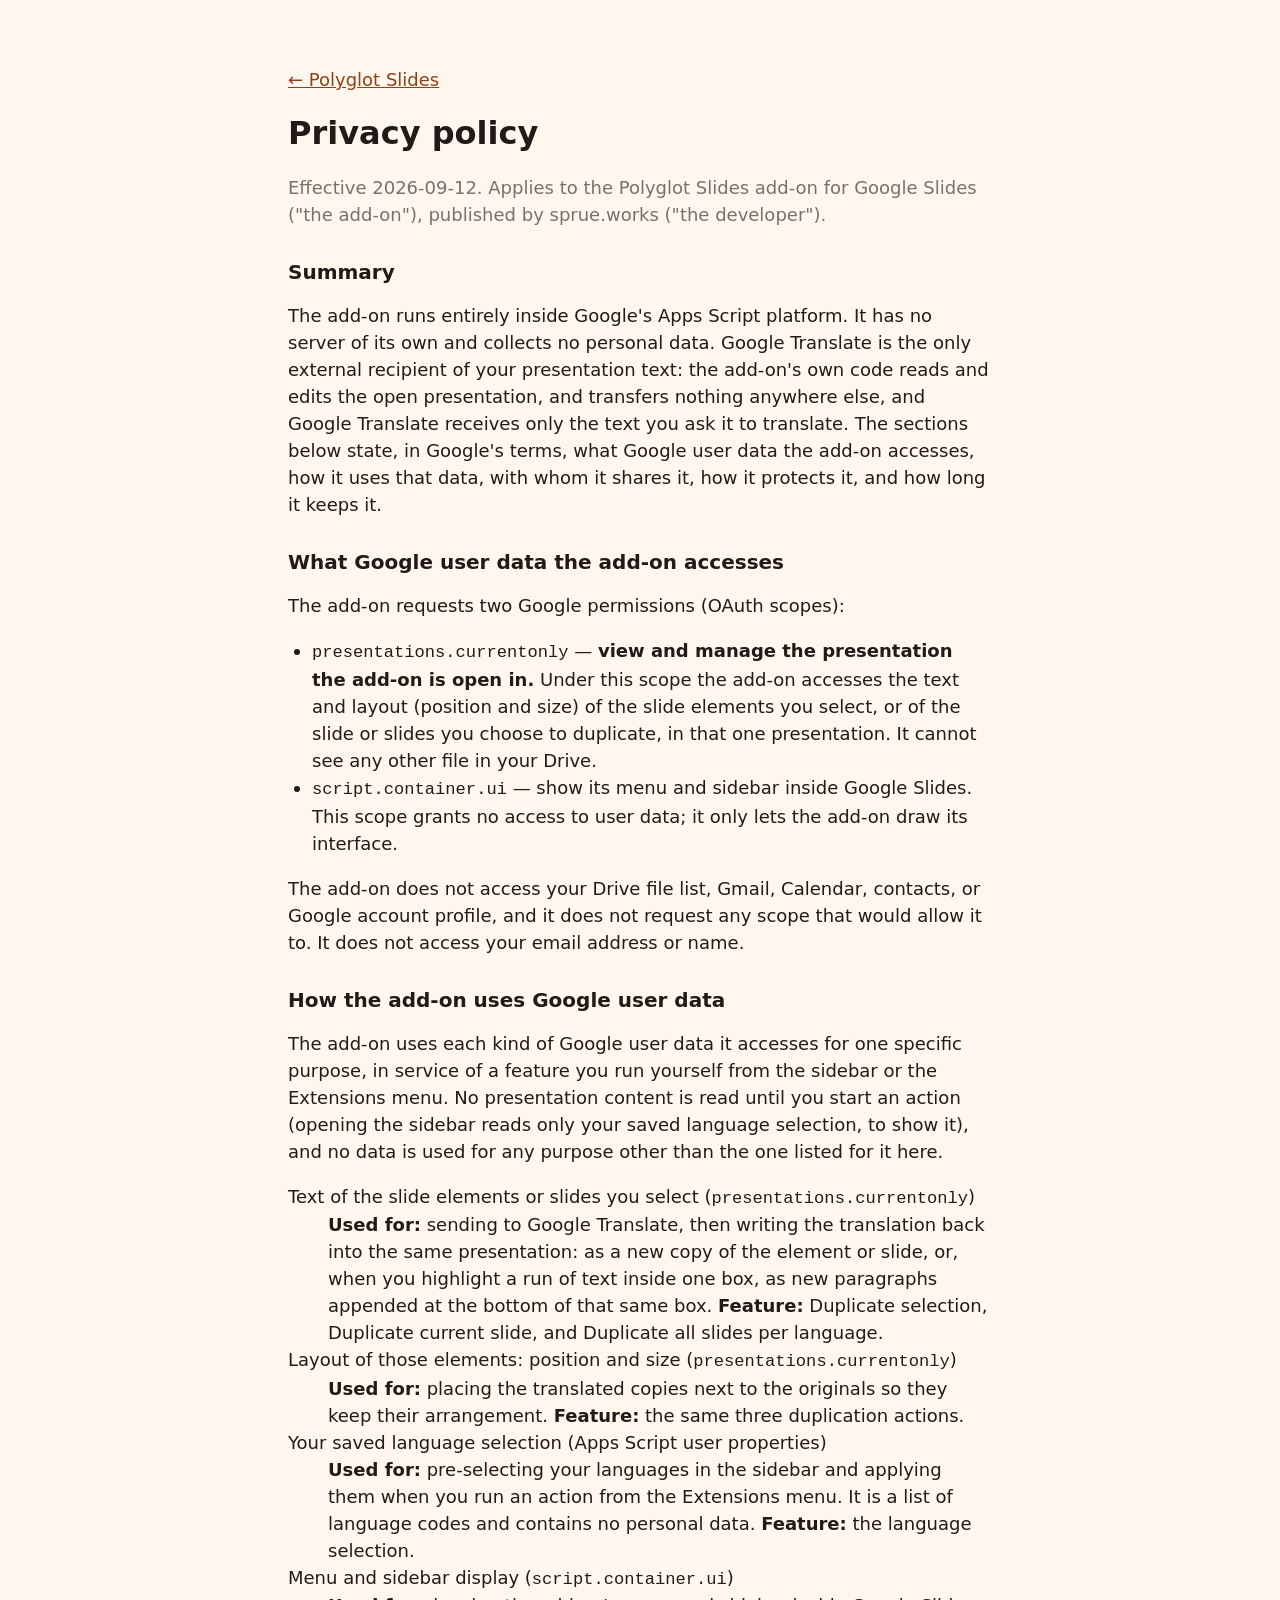
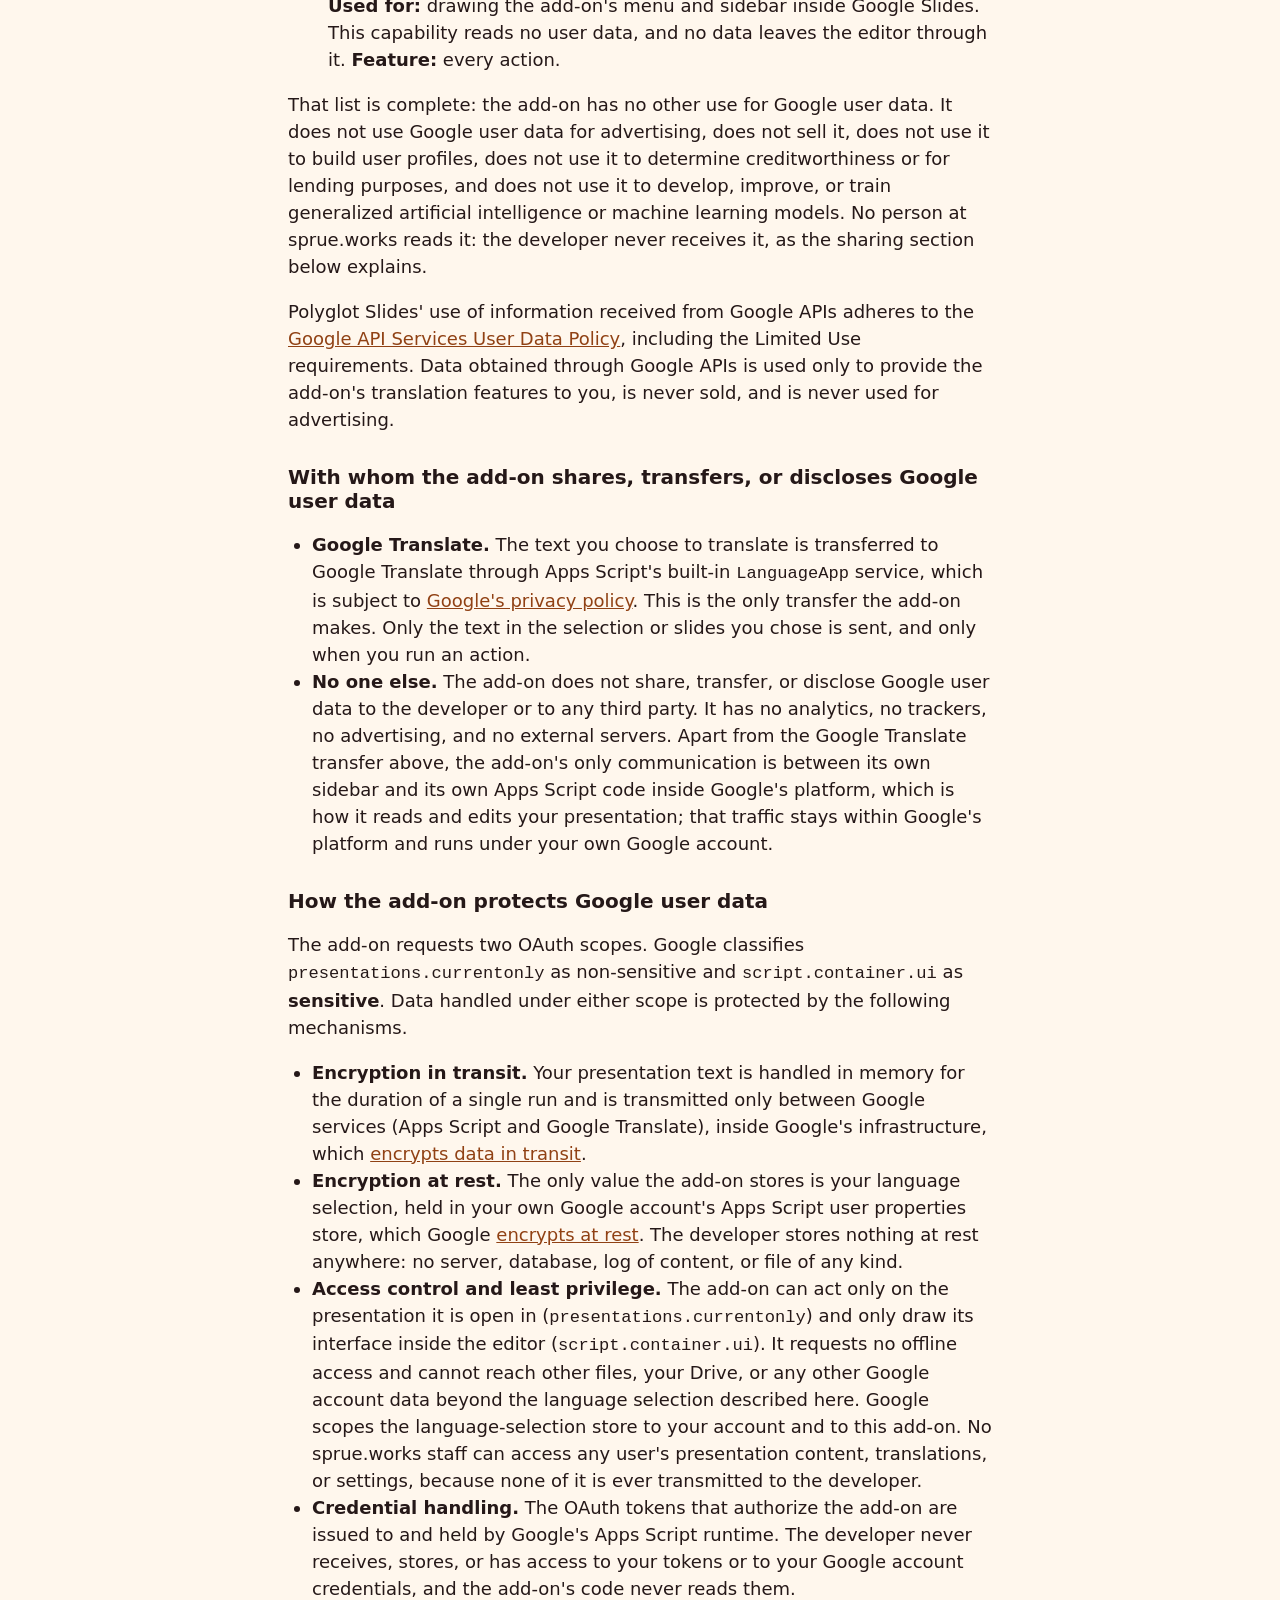
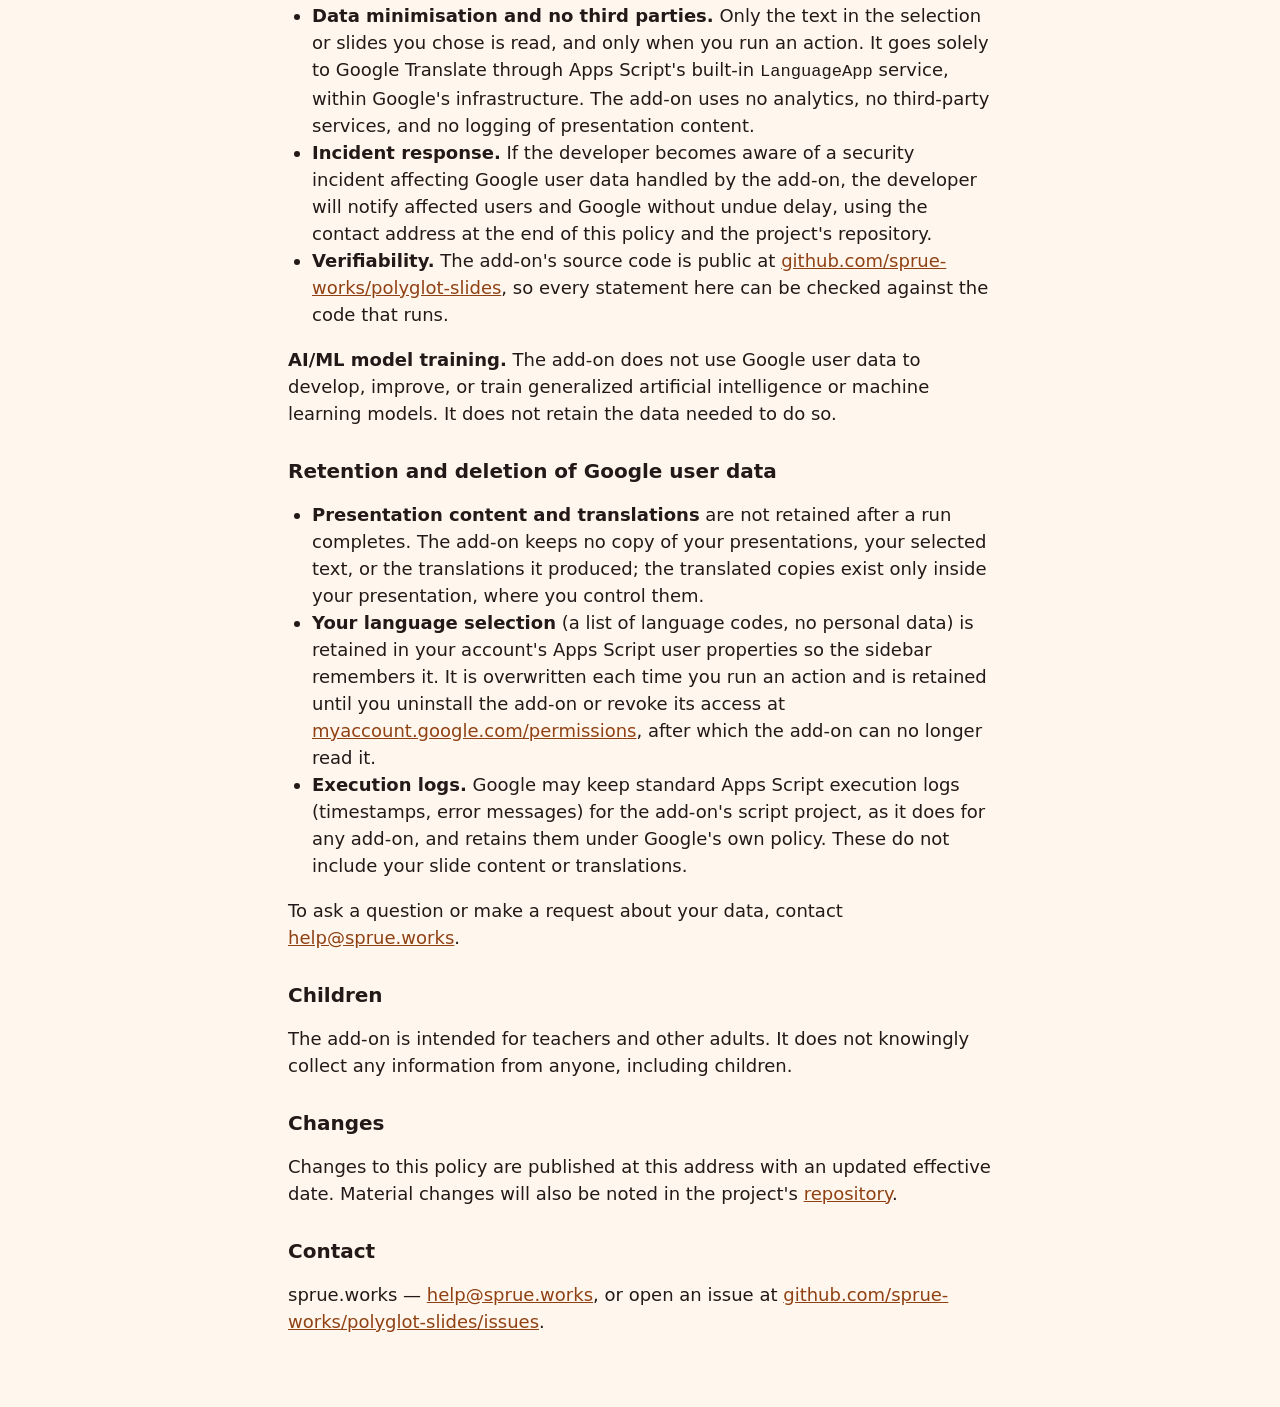
==== commit ad521093: "[#49] (CRC; Claude Code + Fable 5.1) docs: Narrow the "nothing is read until you act" claim to prese" ====
--- a/docs/privacy.html
+++ b/docs/privacy.html
@@ -28,7 +28,7 @@
   <p>The add-on does not access your Drive file list, Gmail, Calendar, contacts, or Google account profile, and it does not request any scope that would allow it to. It does not access your email address or name.</p>
 
   <h2 id="use">How the add-on uses Google user data</h2>
-  <p>The add-on uses each kind of Google user data it accesses for one specific purpose, in service of a feature you run yourself from the sidebar or the Extensions menu. Nothing is read until you start an action, and no data is used for any purpose other than the one listed for it here.</p>
+  <p>The add-on uses each kind of Google user data it accesses for one specific purpose, in service of a feature you run yourself from the sidebar or the Extensions menu. No presentation content is read until you start an action (opening the sidebar reads only your saved language selection, to show it), and no data is used for any purpose other than the one listed for it here.</p>
   <dl>
     <dt>Text of the slide elements or slides you select (<code>presentations.currentonly</code>)</dt>
     <dd><strong>Used for:</strong> sending to Google Translate, then writing the translation back into the same presentation: as a new copy of the element or slide, or, when you highlight a run of text inside one box, as new paragraphs appended at the bottom of that same box. <strong>Feature:</strong> Duplicate selection, Duplicate current slide, and Duplicate all slides per language.</dd>
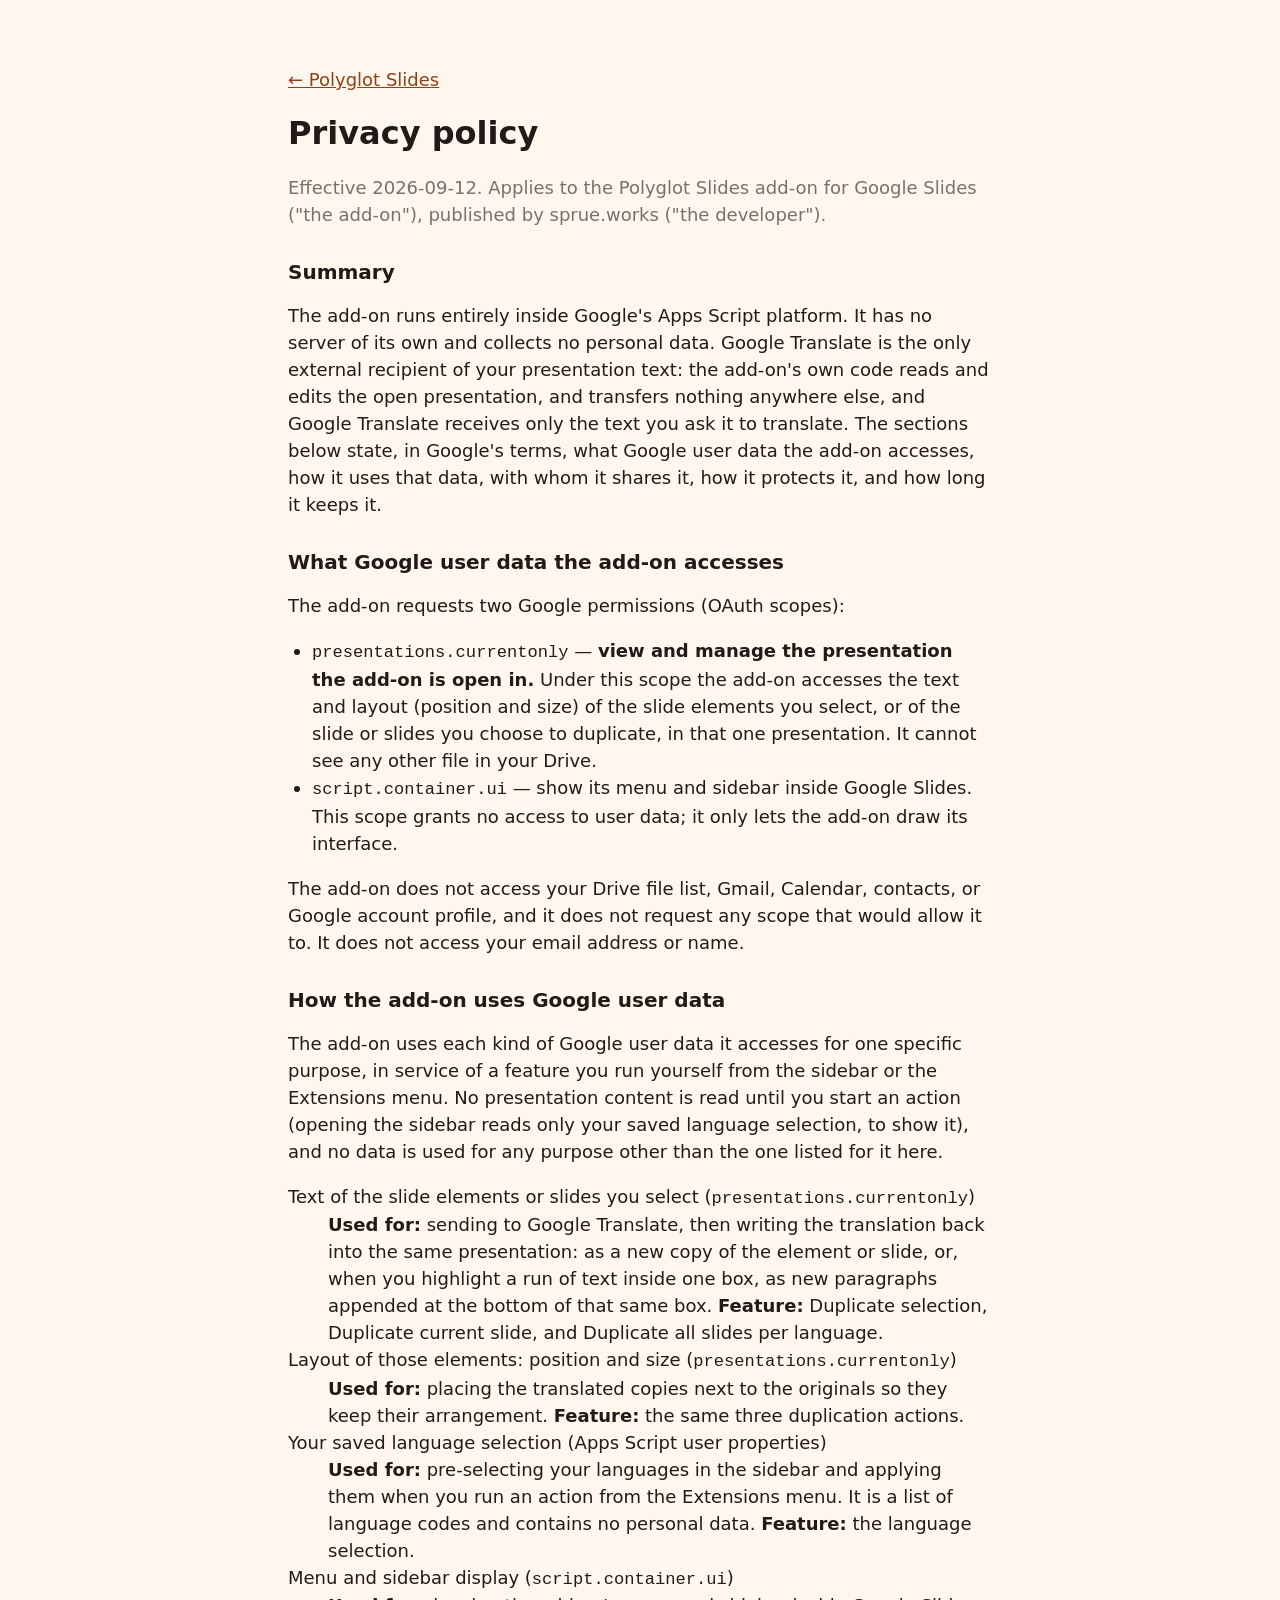
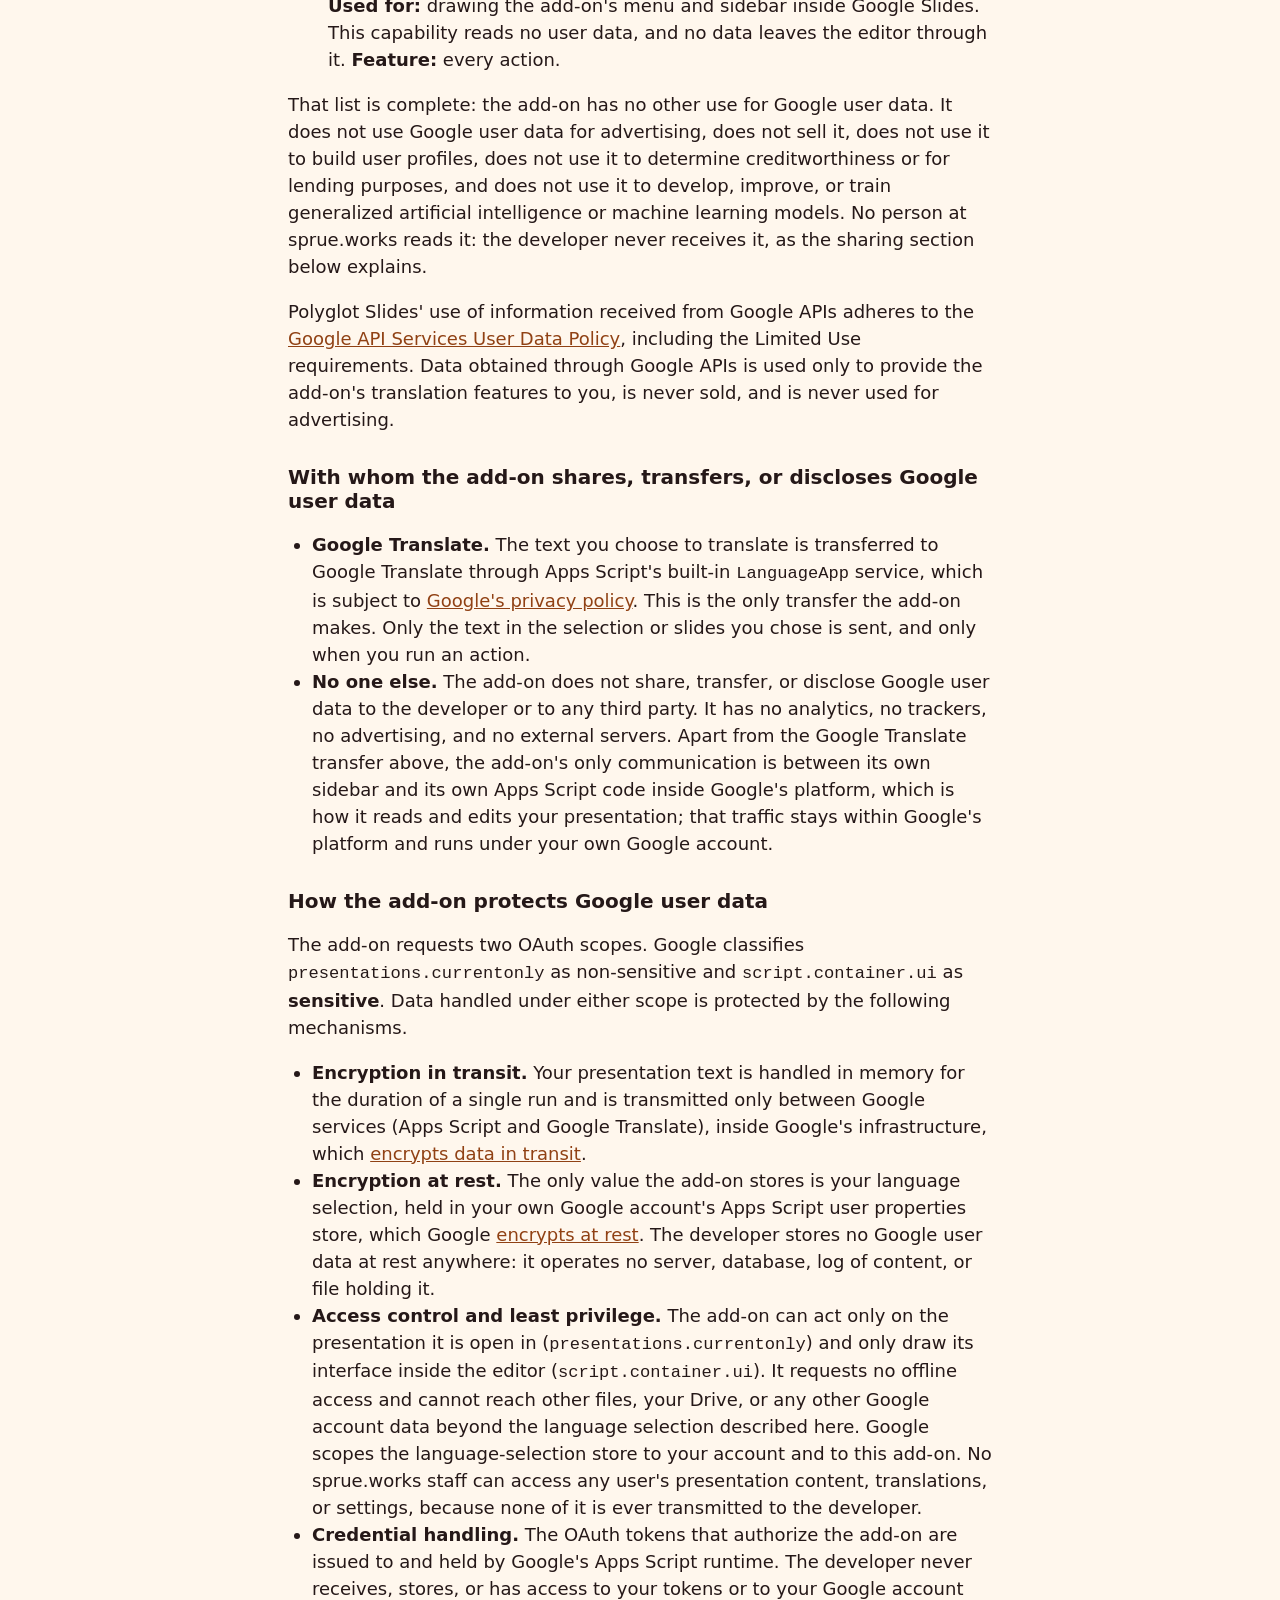
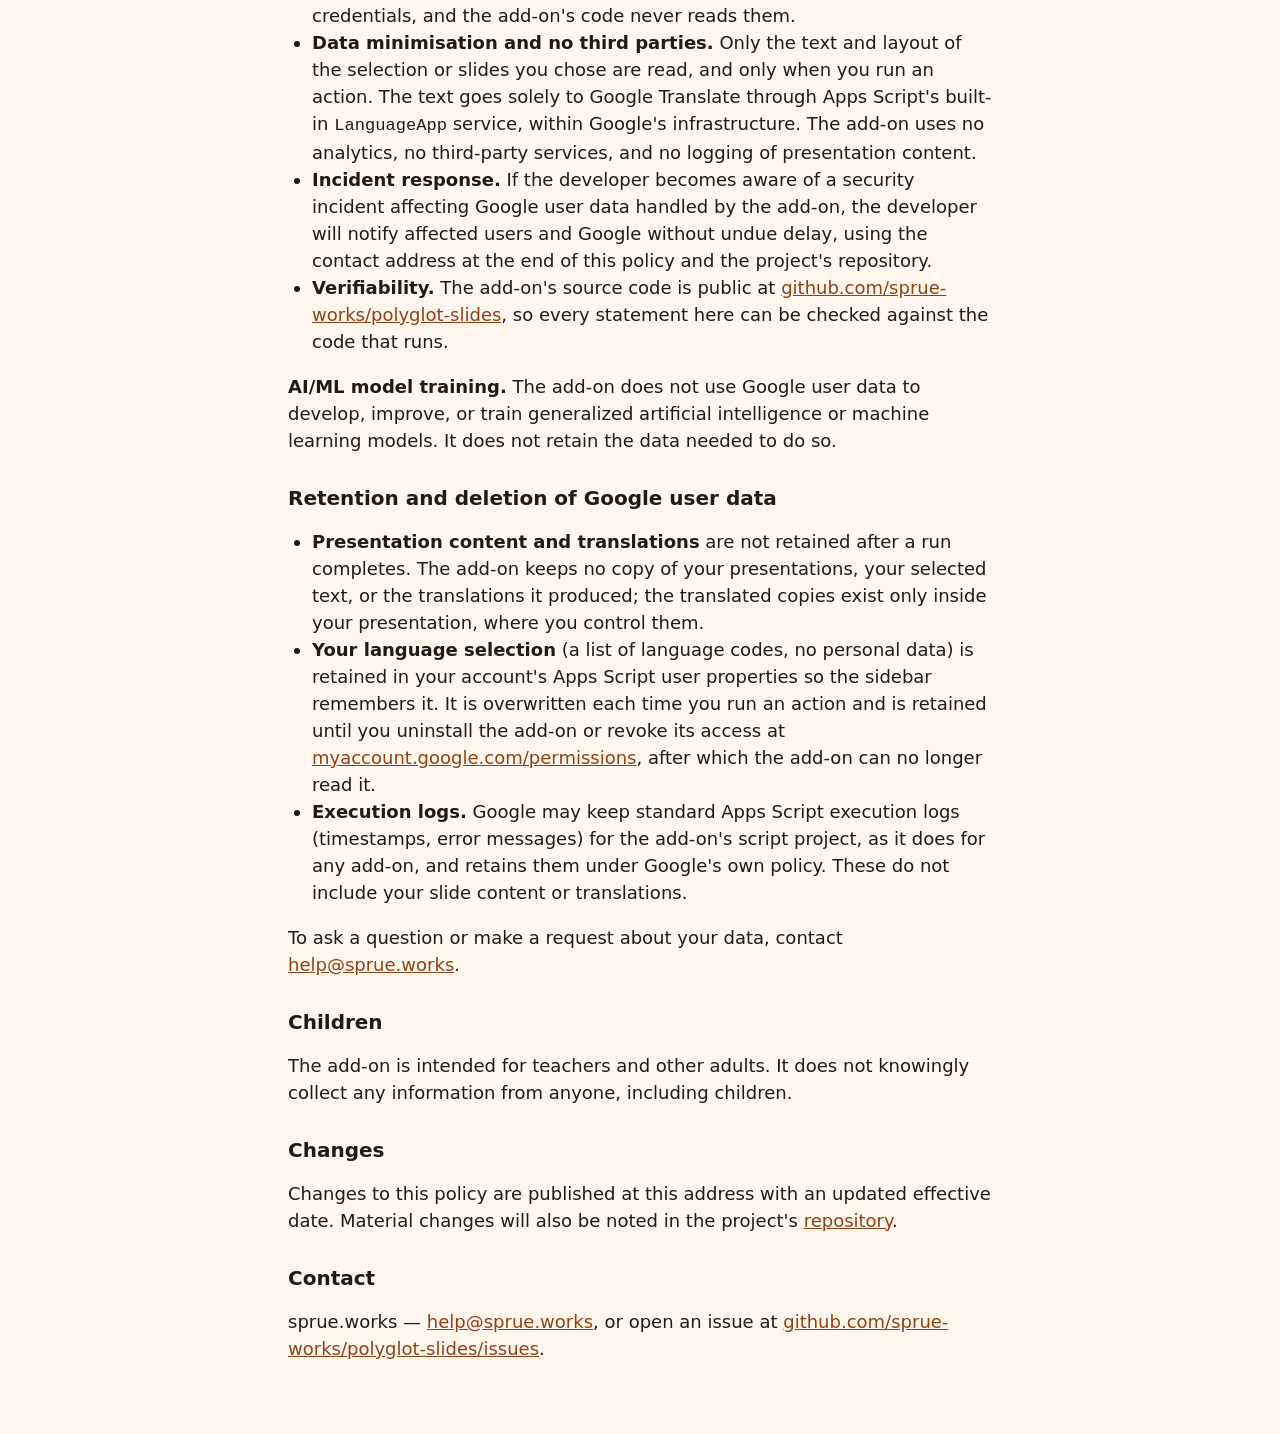
==== commit 7ce37d13: "[#49] (CRC; Claude Code + Fable 5.1) docs: Scope the minimisation and at-rest claims precisely The m" ====
--- a/docs/privacy.html
+++ b/docs/privacy.html
@@ -52,10 +52,10 @@
   <p>The add-on requests two OAuth scopes. Google classifies <code>presentations.currentonly</code> as non-sensitive and <code>script.container.ui</code> as <strong>sensitive</strong>. Data handled under either scope is protected by the following mechanisms.</p>
   <ul>
     <li><strong>Encryption in transit.</strong> Your presentation text is handled in memory for the duration of a single run and is transmitted only between Google services (Apps Script and Google Translate), inside Google's infrastructure, which <a href="https://cloud.google.com/docs/security/encryption-in-transit">encrypts data in transit</a>.</li>
-    <li><strong>Encryption at rest.</strong> The only value the add-on stores is your language selection, held in your own Google account's Apps Script user properties store, which Google <a href="https://cloud.google.com/docs/security/encryption/default-encryption">encrypts at rest</a>. The developer stores nothing at rest anywhere: no server, database, log of content, or file of any kind.</li>
+    <li><strong>Encryption at rest.</strong> The only value the add-on stores is your language selection, held in your own Google account's Apps Script user properties store, which Google <a href="https://cloud.google.com/docs/security/encryption/default-encryption">encrypts at rest</a>. The developer stores no Google user data at rest anywhere: it operates no server, database, log of content, or file holding it.</li>
     <li><strong>Access control and least privilege.</strong> The add-on can act only on the presentation it is open in (<code>presentations.currentonly</code>) and only draw its interface inside the editor (<code>script.container.ui</code>). It requests no offline access and cannot reach other files, your Drive, or any other Google account data beyond the language selection described here. Google scopes the language-selection store to your account and to this add-on. No sprue.works staff can access any user's presentation content, translations, or settings, because none of it is ever transmitted to the developer.</li>
     <li><strong>Credential handling.</strong> The OAuth tokens that authorize the add-on are issued to and held by Google's Apps Script runtime. The developer never receives, stores, or has access to your tokens or to your Google account credentials, and the add-on's code never reads them.</li>
-    <li><strong>Data minimisation and no third parties.</strong> Only the text in the selection or slides you chose is read, and only when you run an action. It goes solely to Google Translate through Apps Script's built-in <code>LanguageApp</code> service, within Google's infrastructure. The add-on uses no analytics, no third-party services, and no logging of presentation content.</li>
+    <li><strong>Data minimisation and no third parties.</strong> Only the text and layout of the selection or slides you chose are read, and only when you run an action. The text goes solely to Google Translate through Apps Script's built-in <code>LanguageApp</code> service, within Google's infrastructure. The add-on uses no analytics, no third-party services, and no logging of presentation content.</li>
     <li><strong>Incident response.</strong> If the developer becomes aware of a security incident affecting Google user data handled by the add-on, the developer will notify affected users and Google without undue delay, using the contact address at the end of this policy and the project's repository.</li>
     <li><strong>Verifiability.</strong> The add-on's source code is public at <a href="https://github.com/sprue-works/polyglot-slides">github.com/sprue-works/polyglot-slides</a>, so every statement here can be checked against the code that runs.</li>
   </ul>
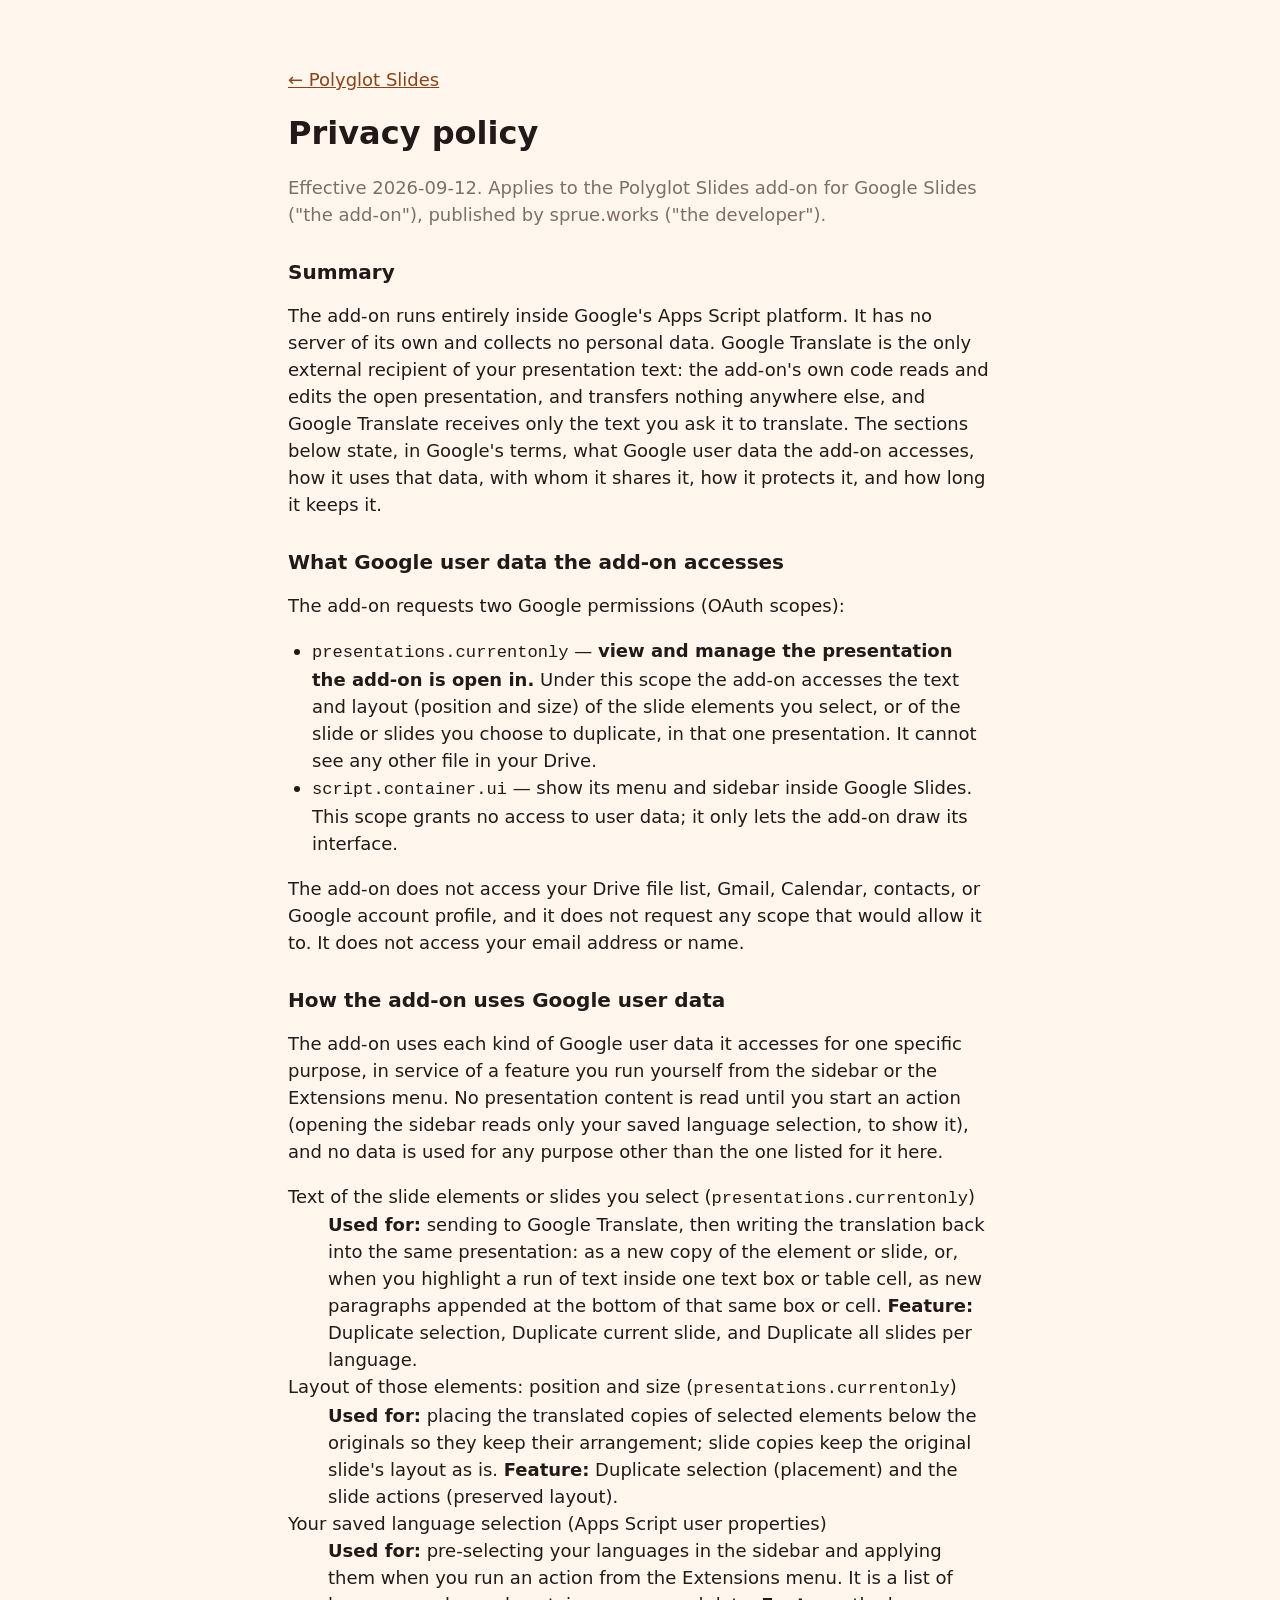
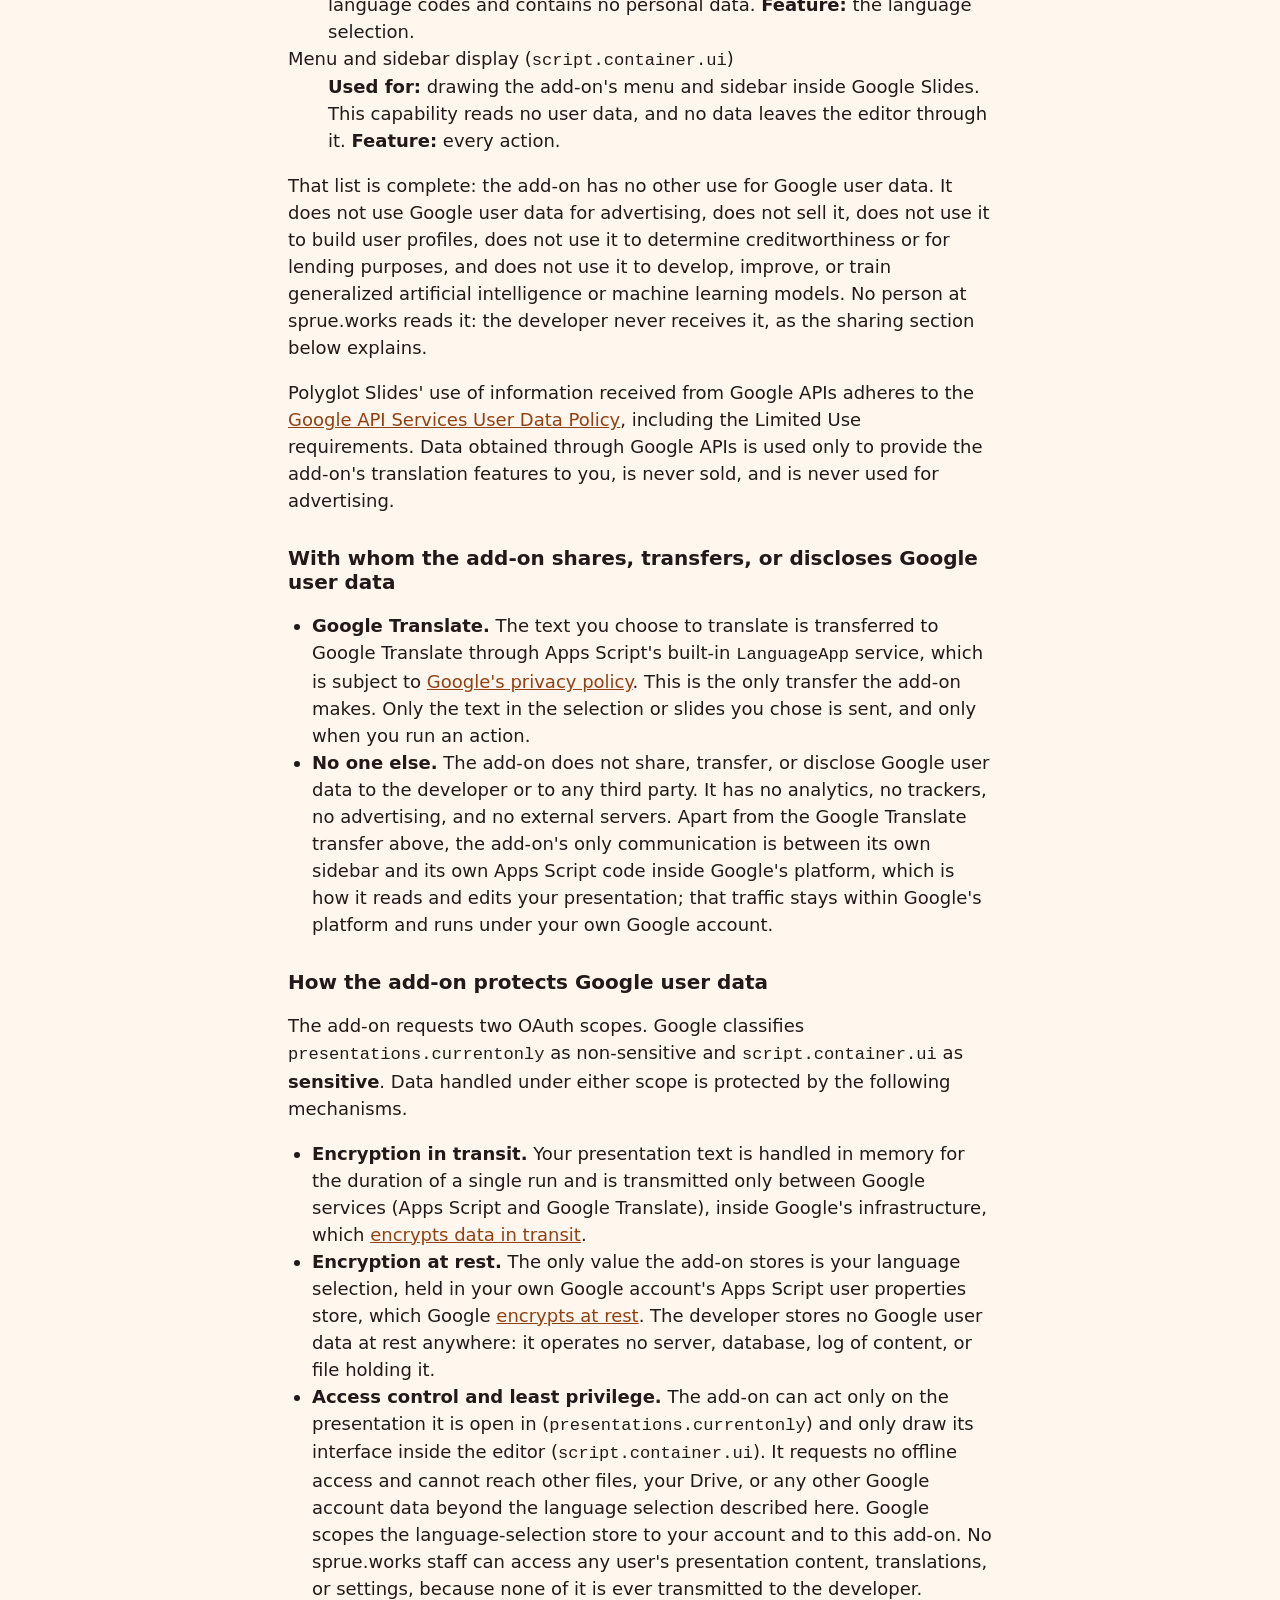
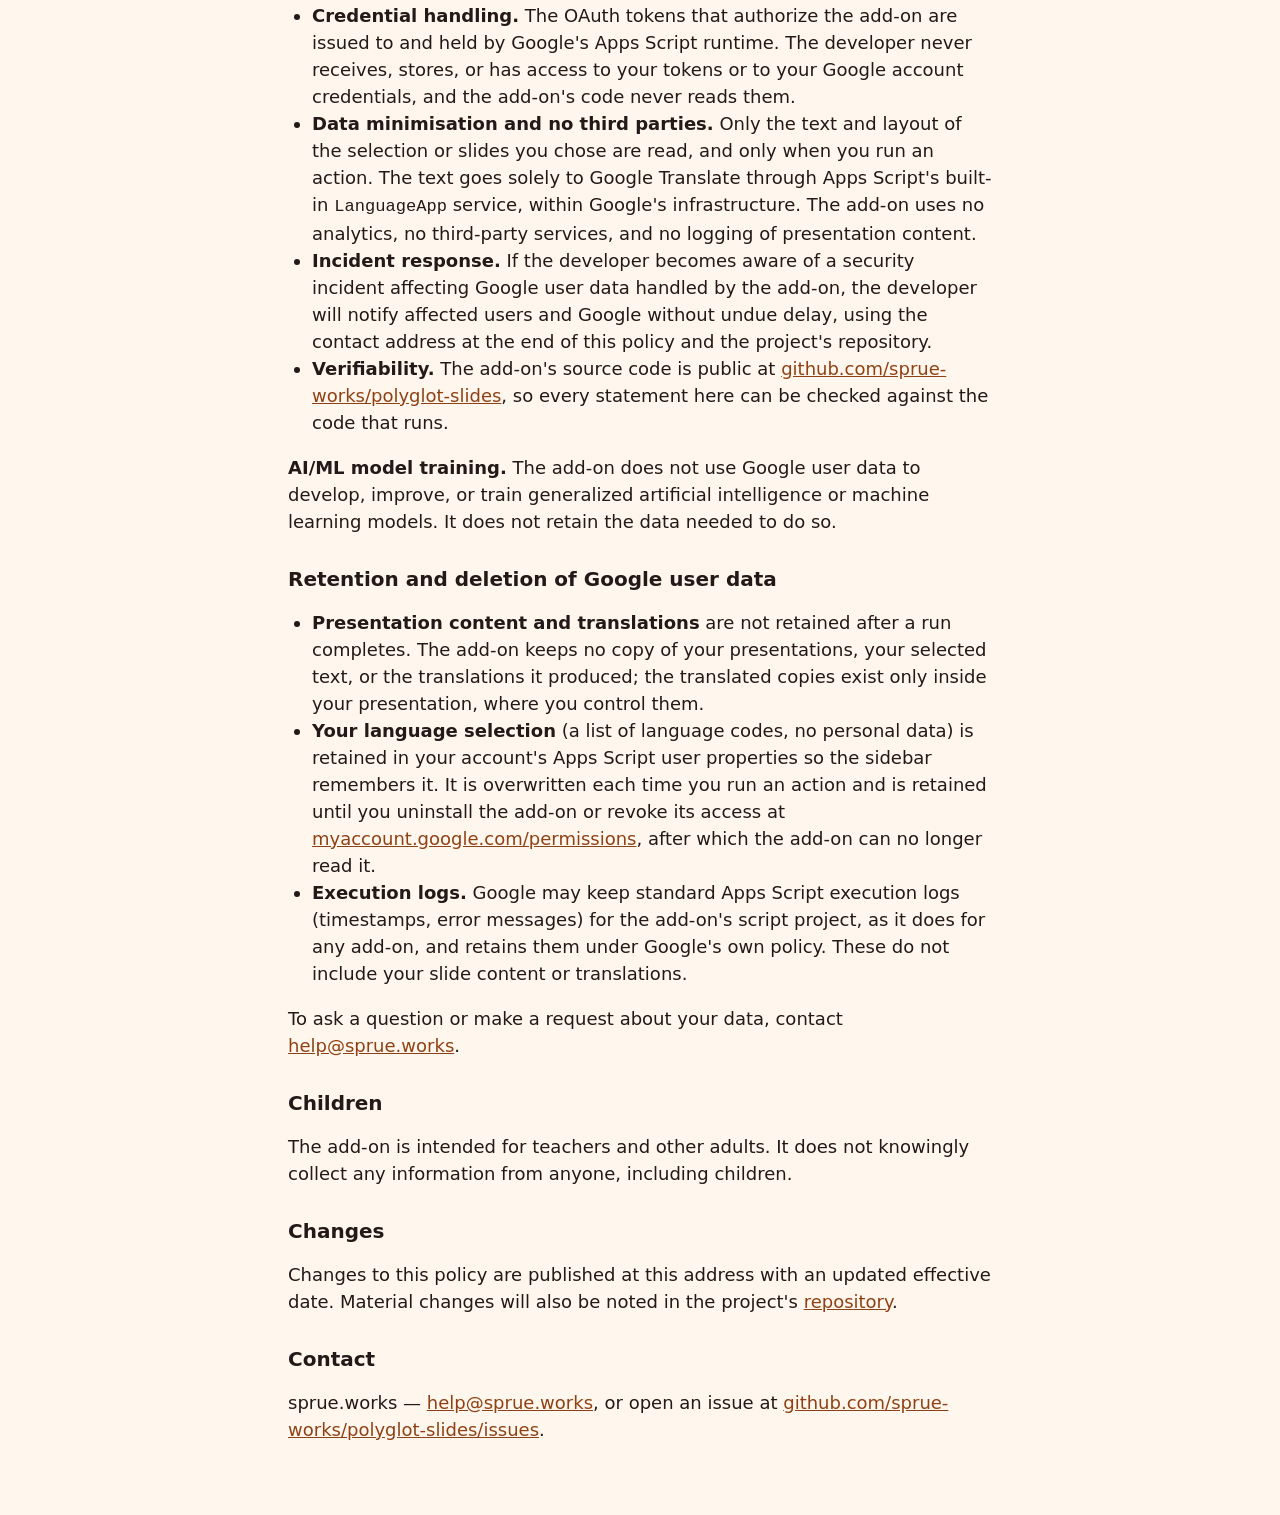
==== commit 9187401e: "[#49] (CRC; Claude Code + Fable 5.1) docs: Name table cells and scope the layout claim per feature t" ====
--- a/docs/privacy.html
+++ b/docs/privacy.html
@@ -31,9 +31,9 @@
   <p>The add-on uses each kind of Google user data it accesses for one specific purpose, in service of a feature you run yourself from the sidebar or the Extensions menu. No presentation content is read until you start an action (opening the sidebar reads only your saved language selection, to show it), and no data is used for any purpose other than the one listed for it here.</p>
   <dl>
     <dt>Text of the slide elements or slides you select (<code>presentations.currentonly</code>)</dt>
-    <dd><strong>Used for:</strong> sending to Google Translate, then writing the translation back into the same presentation: as a new copy of the element or slide, or, when you highlight a run of text inside one box, as new paragraphs appended at the bottom of that same box. <strong>Feature:</strong> Duplicate selection, Duplicate current slide, and Duplicate all slides per language.</dd>
+    <dd><strong>Used for:</strong> sending to Google Translate, then writing the translation back into the same presentation: as a new copy of the element or slide, or, when you highlight a run of text inside one text box or table cell, as new paragraphs appended at the bottom of that same box or cell. <strong>Feature:</strong> Duplicate selection, Duplicate current slide, and Duplicate all slides per language.</dd>
     <dt>Layout of those elements: position and size (<code>presentations.currentonly</code>)</dt>
-    <dd><strong>Used for:</strong> placing the translated copies next to the originals so they keep their arrangement. <strong>Feature:</strong> the same three duplication actions.</dd>
+    <dd><strong>Used for:</strong> placing the translated copies of selected elements below the originals so they keep their arrangement; slide copies keep the original slide's layout as is. <strong>Feature:</strong> Duplicate selection (placement) and the slide actions (preserved layout).</dd>
     <dt>Your saved language selection (Apps Script user properties)</dt>
     <dd><strong>Used for:</strong> pre-selecting your languages in the sidebar and applying them when you run an action from the Extensions menu. It is a list of language codes and contains no personal data. <strong>Feature:</strong> the language selection.</dd>
     <dt>Menu and sidebar display (<code>script.container.ui</code>)</dt>
